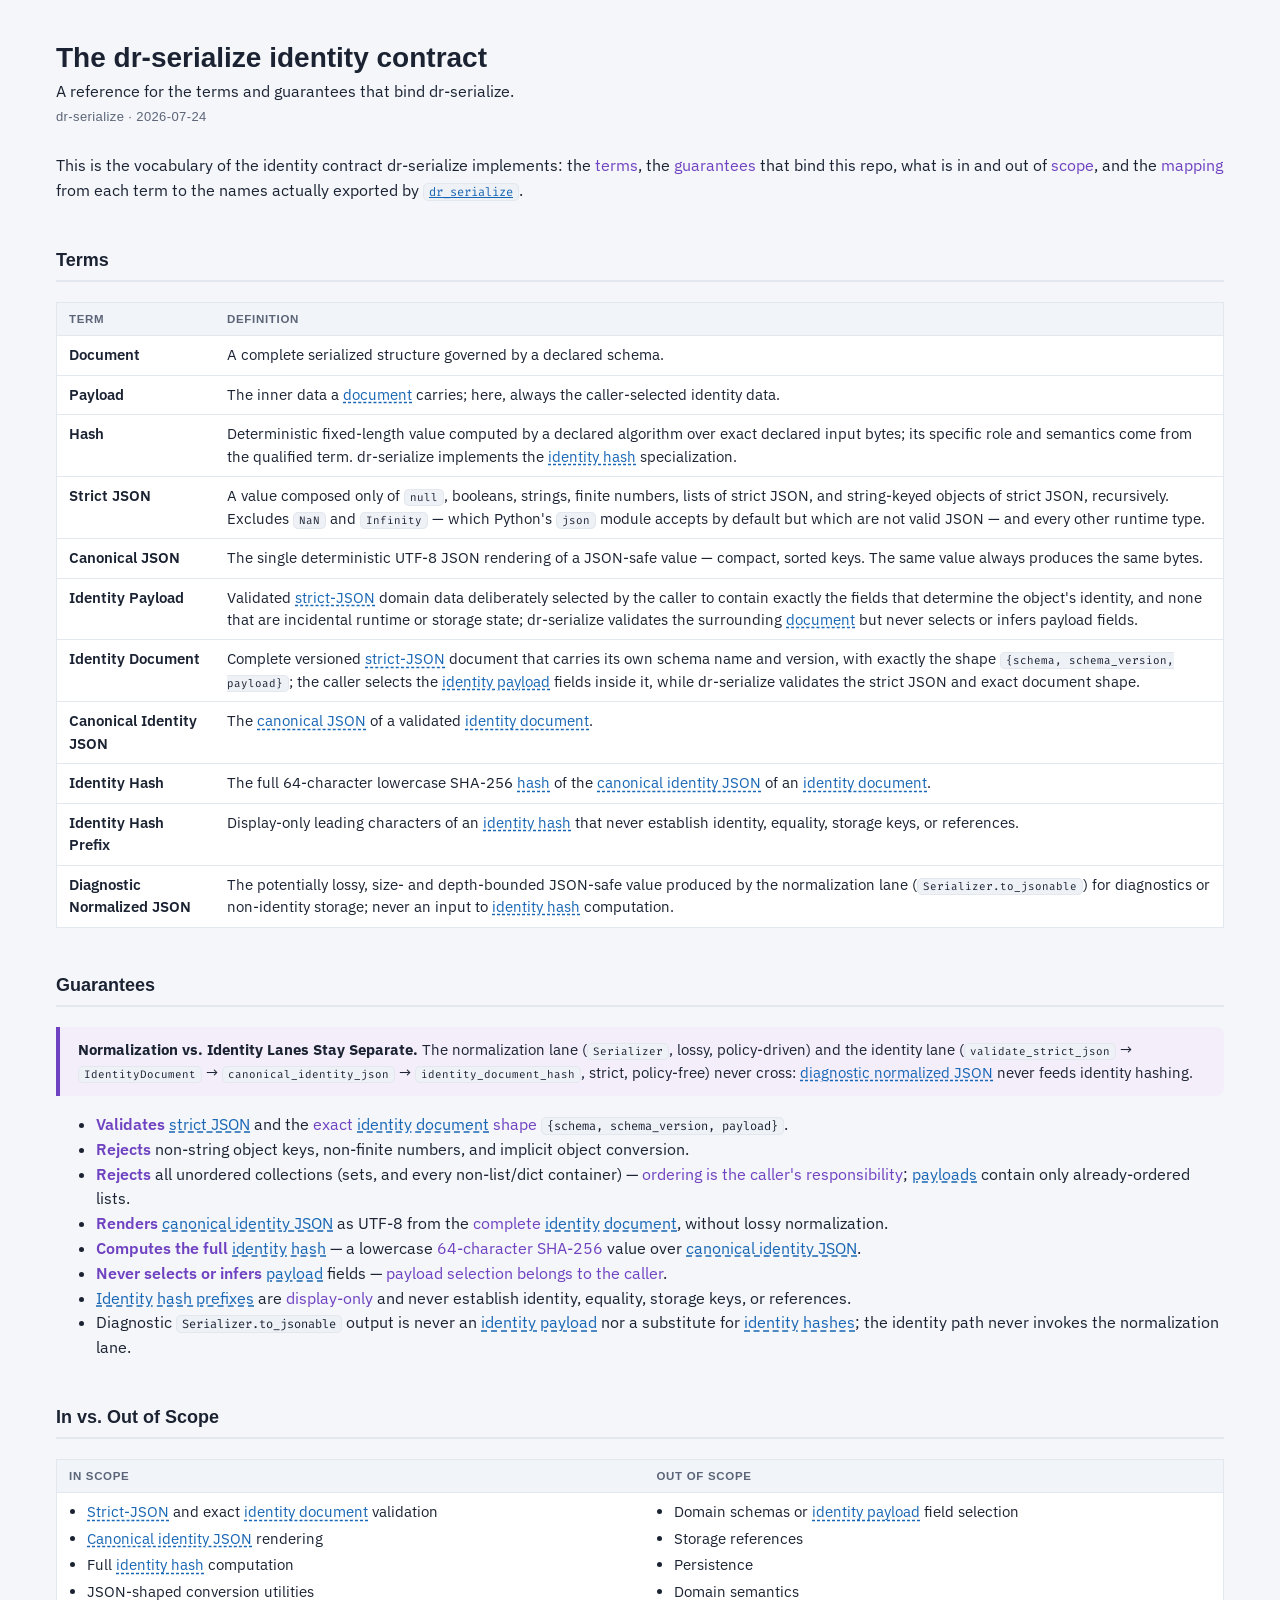
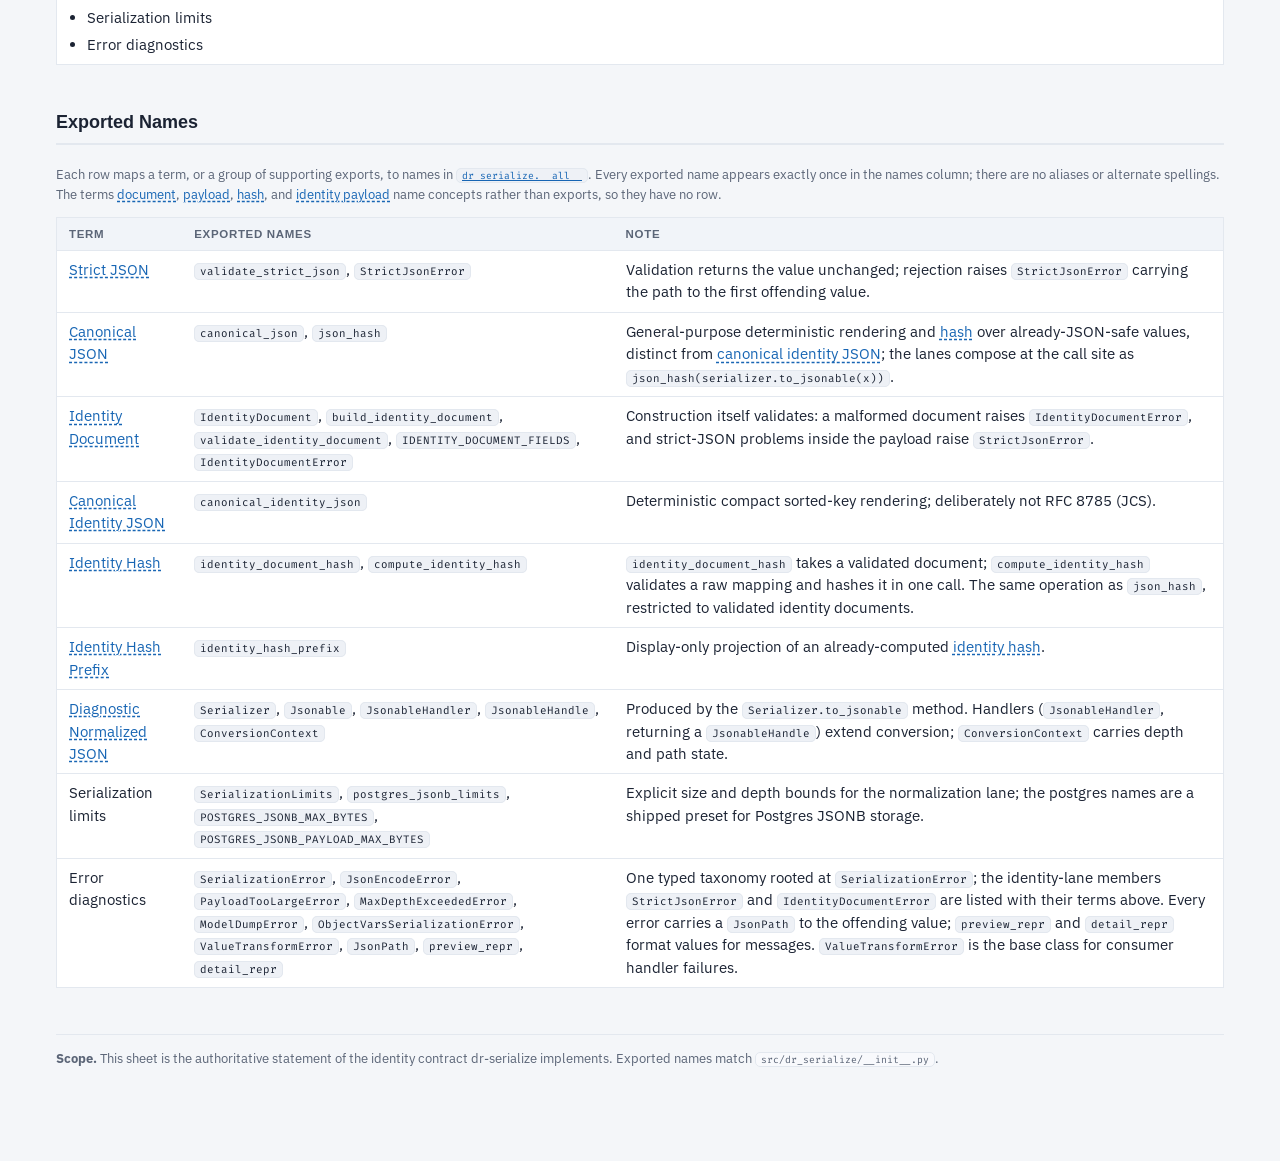
==== .defs/vocab.html @ 1c591f5e "update docs" ====
<!DOCTYPE html>
<html lang="en">
<head>
<meta charset="utf-8">
<meta name="viewport" content="width=device-width, initial-scale=1">
<link rel="icon" href="favicon.svg" type="image/svg+xml">
<link rel="stylesheet" href="doc.css">
<title>dr-serialize · The identity contract this repo owns</title>
<style>
  /* Page-local tokens. Purple (--anchor) = main-point accents (.key/.must);
     blue (--accent) = term links (.term-ref), matching doc.css link hue. */
  .term-name { font-weight: 600; }
  dfn.term-name { font-style: normal; }
  .must { color: var(--anchor); font-weight: 600; }
  .term-ref { color: var(--accent); text-decoration: underline; text-decoration-style: dashed; text-underline-offset: 2px; }
  td ul { margin: 0; padding-left: 18px; }
  td li { margin-bottom: 4px; }
  td li:last-child { margin-bottom: 0; }
</style>
</head>
<body>
<main class="wide">

<h1>The dr-serialize identity contract</h1>
<p class="dek">A reference for the terms and guarantees that bind dr-serialize.</p>
<div class="byline">dr-serialize · 2026-07-24</div>

<p>This is the vocabulary of the identity contract dr-serialize implements: the <span class="key">terms</span>, the <span class="key">guarantees</span> that bind this repo, what is in and out of <span class="key">scope</span>, and the <span class="key">mapping</span> from each term to the names actually exported by <a href="../src/dr_serialize/__init__.py"><code>dr_serialize</code></a>.</p>

<div class="section-head" id="terms"><h2>Terms</h2></div>

<div class="table-wrap">
<table>
  <thead><tr><th>Term</th><th>Definition</th></tr></thead>
  <tbody>
    <tr><td><dfn class="term-name" id="term-document">Document</dfn></td><td>A complete serialized structure governed by a declared schema.</td></tr>
    <tr><td><dfn class="term-name" id="term-payload">Payload</dfn></td><td>The inner data a <a class="term-ref" href="#term-document">document</a> carries; here, always the caller-selected identity data.</td></tr>
    <tr><td><dfn class="term-name" id="term-hash">Hash</dfn></td><td>Deterministic fixed-length value computed by a declared algorithm over exact declared input bytes; its specific role and semantics come from the qualified term. dr-serialize implements the <a class="term-ref" href="#term-identity-hash">identity hash</a> specialization.</td></tr>
    <tr><td><dfn class="term-name" id="term-strict-json">Strict JSON</dfn></td><td>A value composed only of <code>null</code>, booleans, strings, finite numbers, lists of strict JSON, and string-keyed objects of strict JSON, recursively. Excludes <code>NaN</code> and <code>Infinity</code> — which Python's <code>json</code> module accepts by default but which are not valid JSON — and every other runtime type.</td></tr>
    <tr><td><dfn class="term-name" id="term-canonical-json">Canonical JSON</dfn></td><td>The single deterministic UTF-8 JSON rendering of a JSON-safe value — compact, sorted keys. The same value always produces the same bytes.</td></tr>
    <tr><td><dfn class="term-name" id="term-identity-payload">Identity Payload</dfn></td><td>Validated <a class="term-ref" href="#term-strict-json">strict-JSON</a> domain data deliberately selected by the caller to contain exactly the fields that determine the object's identity, and none that are incidental runtime or storage state; dr-serialize validates the surrounding <a class="term-ref" href="#term-document">document</a> but never selects or infers payload fields.</td></tr>
    <tr><td><dfn class="term-name" id="term-identity-document">Identity Document</dfn></td><td>Complete versioned <a class="term-ref" href="#term-strict-json">strict-JSON</a> document that carries its own schema name and version, with exactly the shape <code>{schema, schema_version, payload}</code>; the caller selects the <a class="term-ref" href="#term-identity-payload">identity payload</a> fields inside it, while dr-serialize validates the strict JSON and exact document shape.</td></tr>
    <tr><td><dfn class="term-name" id="term-canonical-identity-json">Canonical Identity JSON</dfn></td><td>The <a class="term-ref" href="#term-canonical-json">canonical JSON</a> of a validated <a class="term-ref" href="#term-identity-document">identity document</a>.</td></tr>
    <tr><td><dfn class="term-name" id="term-identity-hash">Identity Hash</dfn></td><td>The full 64-character lowercase SHA-256 <a class="term-ref" href="#term-hash">hash</a> of the <a class="term-ref" href="#term-canonical-identity-json">canonical identity JSON</a> of an <a class="term-ref" href="#term-identity-document">identity document</a>.</td></tr>
    <tr><td><dfn class="term-name" id="term-identity-hash-prefix">Identity Hash Prefix</dfn></td><td>Display-only leading characters of an <a class="term-ref" href="#term-identity-hash">identity hash</a> that never establish identity, equality, storage keys, or references.</td></tr>
    <tr><td><dfn class="term-name" id="term-diagnostic-normalized-json">Diagnostic Normalized JSON</dfn></td><td>The potentially lossy, size- and depth-bounded JSON-safe value produced by the normalization lane (<code>Serializer.to_jsonable</code>) for diagnostics or non-identity storage; never an input to <a class="term-ref" href="#term-identity-hash">identity hash</a> computation.</td></tr>
  </tbody>
</table>
</div>

<div class="section-head" id="guarantees"><h2>Guarantees</h2></div>

<div class="callout">
  <strong>Normalization vs. Identity Lanes Stay Separate.</strong> The normalization lane (<code>Serializer</code>, lossy, policy-driven) and the identity lane (<code>validate_strict_json</code> → <code>IdentityDocument</code> → <code>canonical_identity_json</code> → <code>identity_document_hash</code>, strict, policy-free) never cross: <a class="term-ref" href="#term-diagnostic-normalized-json">diagnostic normalized JSON</a> never feeds identity hashing.
</div>
<ul>
  <li><span class="must">Validates</span> <a class="term-ref" href="#term-strict-json">strict JSON</a> and the <span class="key">exact</span> <a class="term-ref" href="#term-identity-document">identity document</a> <span class="key">shape</span> <code>{schema, schema_version, payload}</code>.</li>
  <li><span class="must">Rejects</span> non-string object keys, non-finite numbers, and implicit object conversion.</li>
  <li><span class="must">Rejects</span> all unordered collections (sets, and every non-list/dict container) — <span class="key">ordering is the caller's responsibility</span>; <a class="term-ref" href="#term-payload">payloads</a> contain only already-ordered lists.</li>
  <li><span class="must">Renders</span> <a class="term-ref" href="#term-canonical-identity-json">canonical identity JSON</a> as UTF-8 from the <span class="key">complete</span> <a class="term-ref" href="#term-identity-document">identity document</a>, without lossy normalization.</li>
  <li><span class="must">Computes the full</span> <a class="term-ref" href="#term-identity-hash">identity hash</a> — a lowercase <span class="key">64-character SHA-256</span> value over <a class="term-ref" href="#term-canonical-identity-json">canonical identity JSON</a>.</li>
  <li><span class="must">Never selects or infers</span> <a class="term-ref" href="#term-payload">payload</a> fields — <span class="key">payload selection belongs to the caller</span>.</li>
  <li><a class="term-ref" href="#term-identity-hash-prefix">Identity hash prefixes</a> are <span class="key">display-only</span> and never establish identity, equality, storage keys, or references.</li>
  <li>Diagnostic <code>Serializer.to_jsonable</code> output is never an <a class="term-ref" href="#term-identity-payload">identity payload</a> nor a substitute for <a class="term-ref" href="#term-identity-hash">identity hashes</a>; the identity path never invokes the normalization lane.</li>
</ul>

<div class="section-head" id="scope"><h2>In vs. Out of Scope</h2></div>

<div class="table-wrap">
<table>
  <thead><tr><th>In scope</th><th>Out of scope</th></tr></thead>
  <tbody>
    <tr>
      <td>
        <ul>
          <li><a class="term-ref" href="#term-strict-json">Strict-JSON</a> and exact <a class="term-ref" href="#term-identity-document">identity document</a> validation</li>
          <li><a class="term-ref" href="#term-canonical-identity-json">Canonical identity JSON</a> rendering</li>
          <li>Full <a class="term-ref" href="#term-identity-hash">identity hash</a> computation</li>
          <li>JSON-shaped conversion utilities</li>
          <li>Serialization limits</li>
          <li>Error diagnostics</li>
        </ul>
      </td>
      <td>
        <ul>
          <li>Domain schemas or <a class="term-ref" href="#term-identity-payload">identity payload</a> field selection</li>
          <li>Storage references</li>
          <li>Persistence</li>
          <li>Domain semantics</li>
        </ul>
      </td>
    </tr>
  </tbody>
</table>
</div>

<div class="section-head" id="exported-names"><h2>Exported Names</h2></div>

<p class="aside">Each row maps a term, or a group of supporting exports, to names in <a href="../src/dr_serialize/__init__.py"><code>dr_serialize.__all__</code></a>. Every exported name appears exactly once in the names column; there are no aliases or alternate spellings. The terms <a class="term-ref" href="#term-document">document</a>, <a class="term-ref" href="#term-payload">payload</a>, <a class="term-ref" href="#term-hash">hash</a>, and <a class="term-ref" href="#term-identity-payload">identity payload</a> name concepts rather than exports, so they have no row.</p>

<div class="table-wrap">
<table>
  <thead><tr><th>Term</th><th>Exported names</th><th>Note</th></tr></thead>
  <tbody>
    <tr>
      <td><a class="term-ref" href="#term-strict-json">Strict JSON</a></td>
      <td><code>validate_strict_json</code>, <code>StrictJsonError</code></td>
      <td>Validation returns the value unchanged; rejection raises <code>StrictJsonError</code> carrying the path to the first offending value.</td>
    </tr>
    <tr>
      <td><a class="term-ref" href="#term-canonical-json">Canonical JSON</a></td>
      <td><code>canonical_json</code>, <code>json_hash</code></td>
      <td>General-purpose deterministic rendering and <a class="term-ref" href="#term-hash">hash</a> over already-JSON-safe values, distinct from <a class="term-ref" href="#term-canonical-identity-json">canonical identity JSON</a>; the lanes compose at the call site as <code>json_hash(serializer.to_jsonable(x))</code>.</td>
    </tr>
    <tr>
      <td><a class="term-ref" href="#term-identity-document">Identity Document</a></td>
      <td><code>IdentityDocument</code>, <code>build_identity_document</code>, <code>validate_identity_document</code>, <code>IDENTITY_DOCUMENT_FIELDS</code>, <code>IdentityDocumentError</code></td>
      <td>Construction itself validates: a malformed document raises <code>IdentityDocumentError</code>, and strict-JSON problems inside the payload raise <code>StrictJsonError</code>.</td>
    </tr>
    <tr>
      <td><a class="term-ref" href="#term-canonical-identity-json">Canonical Identity JSON</a></td>
      <td><code>canonical_identity_json</code></td>
      <td>Deterministic compact sorted-key rendering; deliberately not RFC 8785 (JCS).</td>
    </tr>
    <tr>
      <td><a class="term-ref" href="#term-identity-hash">Identity Hash</a></td>
      <td><code>identity_document_hash</code>, <code>compute_identity_hash</code></td>
      <td><code>identity_document_hash</code> takes a validated document; <code>compute_identity_hash</code> validates a raw mapping and hashes it in one call. The same operation as <code>json_hash</code>, restricted to validated identity documents.</td>
    </tr>
    <tr>
      <td><a class="term-ref" href="#term-identity-hash-prefix">Identity Hash Prefix</a></td>
      <td><code>identity_hash_prefix</code></td>
      <td>Display-only projection of an already-computed <a class="term-ref" href="#term-identity-hash">identity hash</a>.</td>
    </tr>
    <tr>
      <td><a class="term-ref" href="#term-diagnostic-normalized-json">Diagnostic Normalized JSON</a></td>
      <td><code>Serializer</code>, <code>Jsonable</code>, <code>JsonableHandler</code>, <code>JsonableHandle</code>, <code>ConversionContext</code></td>
      <td>Produced by the <code>Serializer.to_jsonable</code> method. Handlers (<code>JsonableHandler</code>, returning a <code>JsonableHandle</code>) extend conversion; <code>ConversionContext</code> carries depth and path state.</td>
    </tr>
    <tr>
      <td>Serialization limits</td>
      <td><code>SerializationLimits</code>, <code>postgres_jsonb_limits</code>, <code>POSTGRES_JSONB_MAX_BYTES</code>, <code>POSTGRES_JSONB_PAYLOAD_MAX_BYTES</code></td>
      <td>Explicit size and depth bounds for the normalization lane; the postgres names are a shipped preset for Postgres JSONB storage.</td>
    </tr>
    <tr>
      <td>Error diagnostics</td>
      <td><code>SerializationError</code>, <code>JsonEncodeError</code>, <code>PayloadTooLargeError</code>, <code>MaxDepthExceededError</code>, <code>ModelDumpError</code>, <code>ObjectVarsSerializationError</code>, <code>ValueTransformError</code>, <code>JsonPath</code>, <code>preview_repr</code>, <code>detail_repr</code></td>
      <td>One typed taxonomy rooted at <code>SerializationError</code>; the identity-lane members <code>StrictJsonError</code> and <code>IdentityDocumentError</code> are listed with their terms above. Every error carries a <code>JsonPath</code> to the offending value; <code>preview_repr</code> and <code>detail_repr</code> format values for messages. <code>ValueTransformError</code> is the base class for consumer handler failures.</td>
    </tr>
  </tbody>
</table>
</div>

<div class="colophon">
  <p><strong>Scope.</strong> This sheet is the authoritative statement of the identity contract dr-serialize implements. Exported names match <code>src/dr_serialize/__init__.py</code>.</p>
</div>

</main>
</body>
</html>
---- .defs/doc.css ----
@import url("https://fonts.googleapis.com/css2?family=Fira+Code:wght@400;600&family=IBM+Plex+Sans:wght@400;600;700&display=swap");

/* ── v2 vocabulary (see SKILL.md §6, references/rules.md) ──────────────────
   Hue bindings — one hue = one meaning:
     --accent #1866b4  links + navigation ONLY
     --anchor #6f42c1  semantic scan anchors (.key) + callouts — never a link
     green / amber / red  status encodings only, keyed where used
   Weights: 700 headings · 600 labels/th/inline emphasis · 400 body.
   Type scale: 28 title · 18 section · 16.5 card head · 16 body ·
               14.5 secondary · 13 quiet.                                   */

:root {
  --bg: #f4f6f9;
  --surface: #fff;
  --ink: #1b2333;
  --muted: #5b6577;
  --line: #e3e8ef;
  --accent: #1866b4;
  --accent-soft: #e9f2fb;
  --anchor: #6f42c1;
  --anchor-soft: #f4eefb;
  --green: #2b8a3e;
  --green-soft: #e8f5ec;
  --amber: #9a6700;
  --amber-soft: #fff6e0;
  --red: #c0392b;
  --red-soft: #fdeceb;
  --code-bg: #f8f9fc;
  --font-prose: "IBM Plex Sans", "Helvetica Neue", sans-serif;
  --font-mono: "Fira Code", ui-monospace, SFMono-Regular, Menlo, Consolas, monospace;
  --font-system: -apple-system, BlinkMacSystemFont, "Segoe UI", Roboto, Helvetica, Arial, sans-serif;
}

* { box-sizing: border-box; }
html { scroll-behavior: smooth; }
body {
  margin: 0;
  background: var(--bg);
  color: var(--ink);
  font: 16px/1.55 var(--font-prose);
}
main { max-width: 2200px; margin: 0 auto; padding: 40px 56px 80px; }
main.wide { max-width: none; }  /* ultrawide multi-panel docs; page-level horizontal scroll is fine */
h1 { margin: 0 0 4px; font: 700 28px/1.25 var(--font-system); }
h2 { margin: 0; color: var(--ink); font-family: var(--font-system); }
h3 { margin: 0 0 8px; color: var(--ink); font: 700 16.5px/1.3 var(--font-system); }
p { margin: 0 0 12px; }
a { color: var(--accent); }
.dek { margin: 2px 0 4px; font: 400 16px/1.5 var(--font-prose); }        /* ≤15 words, no box */
.byline { margin: 0 0 26px; color: var(--muted); font: 400 13px/1.55 var(--font-system); letter-spacing: .03em; }
.key { color: var(--anchor); }                                            /* scan anchor ≠ link */
.aside, .small { display: block; margin: 2px 0 12px; color: var(--muted); font-size: 13px; }
.card .id, nav.toc .g { font-family: var(--font-system); }

/* Question-first section heads: the h2 IS the reader's question (sentence case);
   the optional .tag is the demoted category label. */
.section-head,
.layer-head {
  display: flex;
  align-items: baseline;
  gap: 14px;
  margin: 46px 0 20px;
  padding-bottom: 8px;
  border-bottom: 2px solid var(--line);
}
.section-head h2,
.layer-head h2 { font: 700 18px/1.3 var(--font-system); }
.section-head .tag,
.layer-head .tag { color: var(--muted); font: 600 11px/1.7 var(--font-mono); text-transform: uppercase; letter-spacing: .05em; }
.layer-head .n { color: var(--accent); font-size: 26px; font-weight: 700; }

/* Opt-in summary box — BELOW the first substantive content, one short
   paragraph, only when it changes the reader's next action. No accent bar:
   it must not become a second hero. */
.summary { margin: 18px 0; padding: 14px 18px; border: 1px solid var(--line); border-radius: 10px; background: var(--surface); font-size: 15px; }

.grid-2, .grid-3, .grid-4,
.cols2, .cols3, .cols4,
.l1, .l2, .l3 { display: grid; gap: 18px; }
.grid-2, .cols2, .l3 { grid-template-columns: repeat(2, minmax(0, 1fr)); }
.grid-3, .cols3, .l2 { grid-template-columns: repeat(3, minmax(0, 1fr)); }
.grid-4, .cols4, .l1 { grid-template-columns: repeat(4, minmax(0, 1fr)); }
.full { grid-column: 1 / -1; }

/* ── Parallel panels (ultrawide layout system, references/layout.md) ──────
   Side-by-side documents-in-miniature for cross-referenceable sections —
   NOT snaking columns. Single-column stack (DOM order) below 1600px.
   Sticky panel heads keep each panel's question in view while scrolling. */
.panels { display: grid; grid-template-columns: 1fr; gap: 32px; align-items: start; margin: 18px 0; }
.panels > .panel { min-width: 0; }
.panel > .section-head { position: sticky; top: 0; z-index: 2; margin-top: 0; padding-top: 8px; background: var(--bg); }
@media (min-width: 1600px) {
  .panels.p2 { grid-template-columns: repeat(2, minmax(520px, 1fr)); }
  .panels.p3 { grid-template-columns: repeat(3, minmax(460px, 1fr)); }
  .panels.p4 { grid-template-columns: repeat(4, minmax(420px, 1fr)); }
  /* Named slots: pin visual order independent of DOM order (DOM order = reading/fallback order). */
  .panels.p2 { grid-template-areas: "a b"; }
  .panels.p3 { grid-template-areas: "a b c"; }
  .panels.p4 { grid-template-areas: "a b c d"; }
  .panels.slotted > .panel.a { grid-area: a; }
  .panels.slotted > .panel.b { grid-area: b; }
  .panels.slotted > .panel.c { grid-area: c; }
  .panels.slotted > .panel.d { grid-area: d; }
  .panels:not(.slotted) > .panel.span2 { grid-column: span 2; }
}

.card {
  padding: 18px 22px;
  border: 1px solid var(--line);
  border-radius: 12px;
  background: var(--surface);
}
.card .decision { margin-bottom: 6px; font: 700 16.5px/1.4 var(--font-system); }
.card .why { color: var(--muted); font-size: 13px; }
.card ul { margin: 6px 0 0; padding-left: 18px; color: var(--muted); font-size: 14.5px; }
.card li { margin-bottom: 6px; }
.card li::marker { color: var(--accent); font-weight: 700; }
.card b, .card strong { color: var(--ink); }

.diagram,
figure.panel {
  margin-top: 18px;
  padding: 24px 28px;
  border: 1px solid var(--line);
  border-radius: 12px;
  background: var(--surface);
}
.drow, .flow { display: flex; align-items: stretch; gap: 10px; }
.dnode, .flow .node {
  flex: 1;
  padding: 10px 14px;
  border: 1.5px solid #9aa7bd;
  border-radius: 10px;
  background: #fbfcfe;
  text-align: center;
}
.dnode small, .flow .node small { display: block; margin-top: 3px; color: var(--muted); font-size: 13px; }
.dnode.ext, .flow .node.ext { border-style: dashed; }
.dnode.hot, .flow .node.hot { border-color: var(--green); background: var(--green-soft); }
.dnode.warn, .flow .node.warn { border-color: var(--amber); background: var(--amber-soft); }
.dnode.bad, .flow .node.bad { border-color: var(--red); background: var(--red-soft); }
.darr, .flow .arr { display: flex; align-items: center; color: #8b96a9; font-size: 20px; }
.dcaption, figcaption { margin-top: 10px; color: var(--muted); font-size: 13px; }

table { width: 100%; border: 1px solid var(--line); border-collapse: collapse; background: var(--surface); font-size: 14.5px; }
th, td { padding: 8px 12px; border-bottom: 1px solid var(--line); text-align: left; vertical-align: top; }
th { background: #f1f4f9; color: var(--muted); font: 600 11.5px/1.4 var(--font-system); letter-spacing: .06em; text-transform: uppercase; }
tr:last-child td { border-bottom: 0; }

code {
  padding: 0 5px;
  border: 1px solid var(--line);
  border-radius: 5px;
  background: #eef1f6;
  font: 75%/1.55 var(--font-mono);
}
.codeblock { margin: 14px 0; overflow: hidden; border: 1px solid var(--line); border-radius: 10px; background: var(--surface); }
.codeblock .cb-head { display: flex; justify-content: space-between; gap: 10px; padding: 7px 14px; border-bottom: 1px solid var(--line); background: #f1f4f9; color: var(--muted); font: 12px/1.4 var(--font-system); }
.codeblock pre { margin: 0; padding: 14px 16px; overflow-x: auto; background: var(--code-bg); font-family: var(--font-mono); }
.codeblock pre code { padding: 0; border: 0; background: transparent; font-size: 75%; line-height: 1.55; }
.chipcloud .adapter { font: 75%/1.55 var(--font-mono); }

/* One callout variant. It carries the anchor hue (a boxed key point is scan-
   anchor material); status colors belong to keyed chips/cards, not callouts. */
.callout { margin: 14px 0; padding: 12px 18px; border-left: 4px solid var(--anchor); border-radius: 0 8px 8px 0; background: var(--anchor-soft); font-size: 14.5px; }

/* Colophon: ALL process metadata (sources, provenance, ids, honest scope
   notes). Reader-relevant honesty stays in context above, in plain language. */
.colophon { margin-top: 46px; padding-top: 14px; border-top: 1px solid var(--line); color: var(--muted); font-size: 13px; }
.colophon code { background: var(--code-bg); }

body.with-toc { display: grid; grid-template-columns: 270px minmax(0, 1fr); }
nav.toc { position: sticky; top: 0; height: 100vh; overflow-y: auto; padding: 28px 20px; border-right: 1px solid var(--line); background: var(--surface); font-size: 14.5px; }
nav.toc .brand { margin-bottom: 12px; font-size: 15px; font-weight: 700; }
nav.toc .brand { font-family: var(--font-system); }
nav.toc a { display: block; margin-bottom: 2px; padding: 6px 10px; border-radius: 7px; color: var(--ink); text-decoration: none; }
nav.toc a:hover { background: var(--accent-soft); color: var(--accent); }

@media (max-width: 1500px) {
  .grid-3, .grid-4, .cols3, .cols4, .l1, .l2 { grid-template-columns: repeat(2, minmax(0, 1fr)); }
}
@media (max-width: 900px) {
  body.with-toc { display: block; }
  nav.toc { display: none; }
  main { padding: 24px; }
  .grid-2, .grid-3, .grid-4, .cols2, .cols3, .cols4, .l1, .l2, .l3 { grid-template-columns: 1fr; }
  .drow, .flow { flex-direction: column; }
}
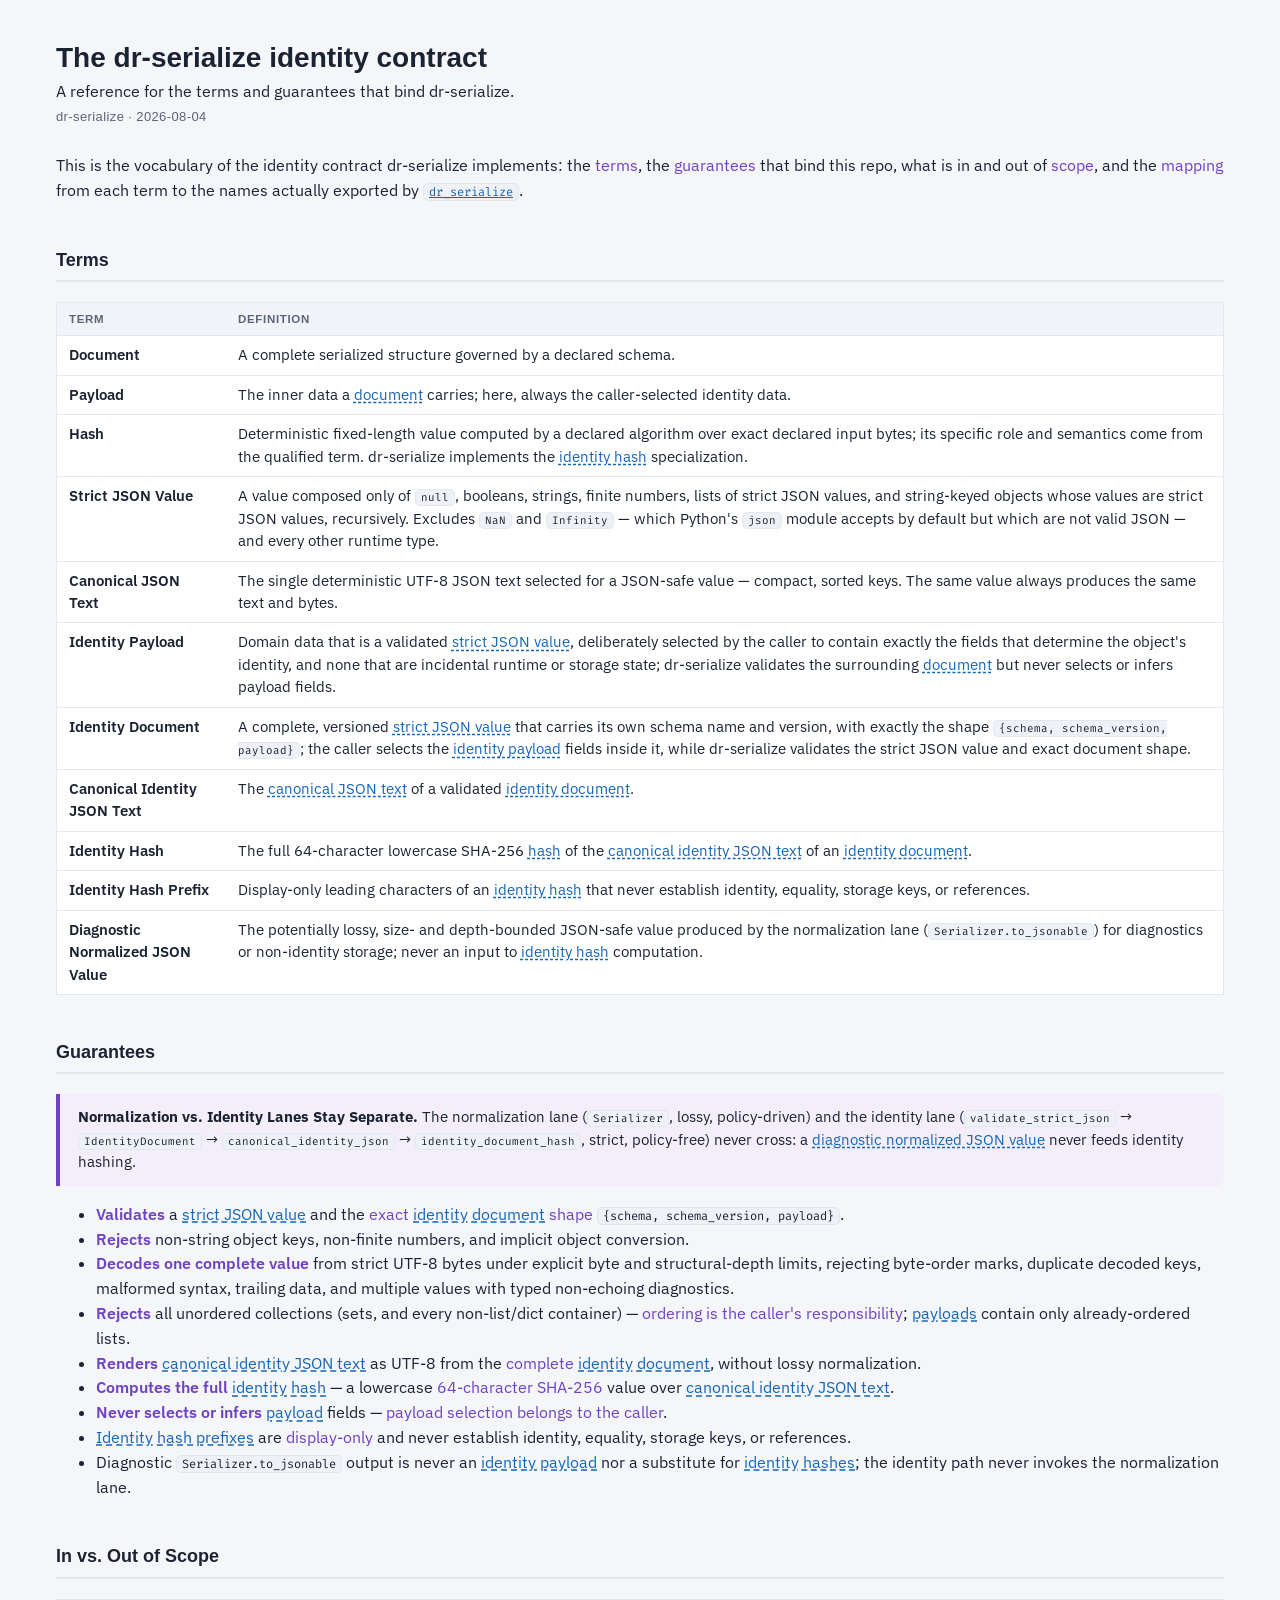
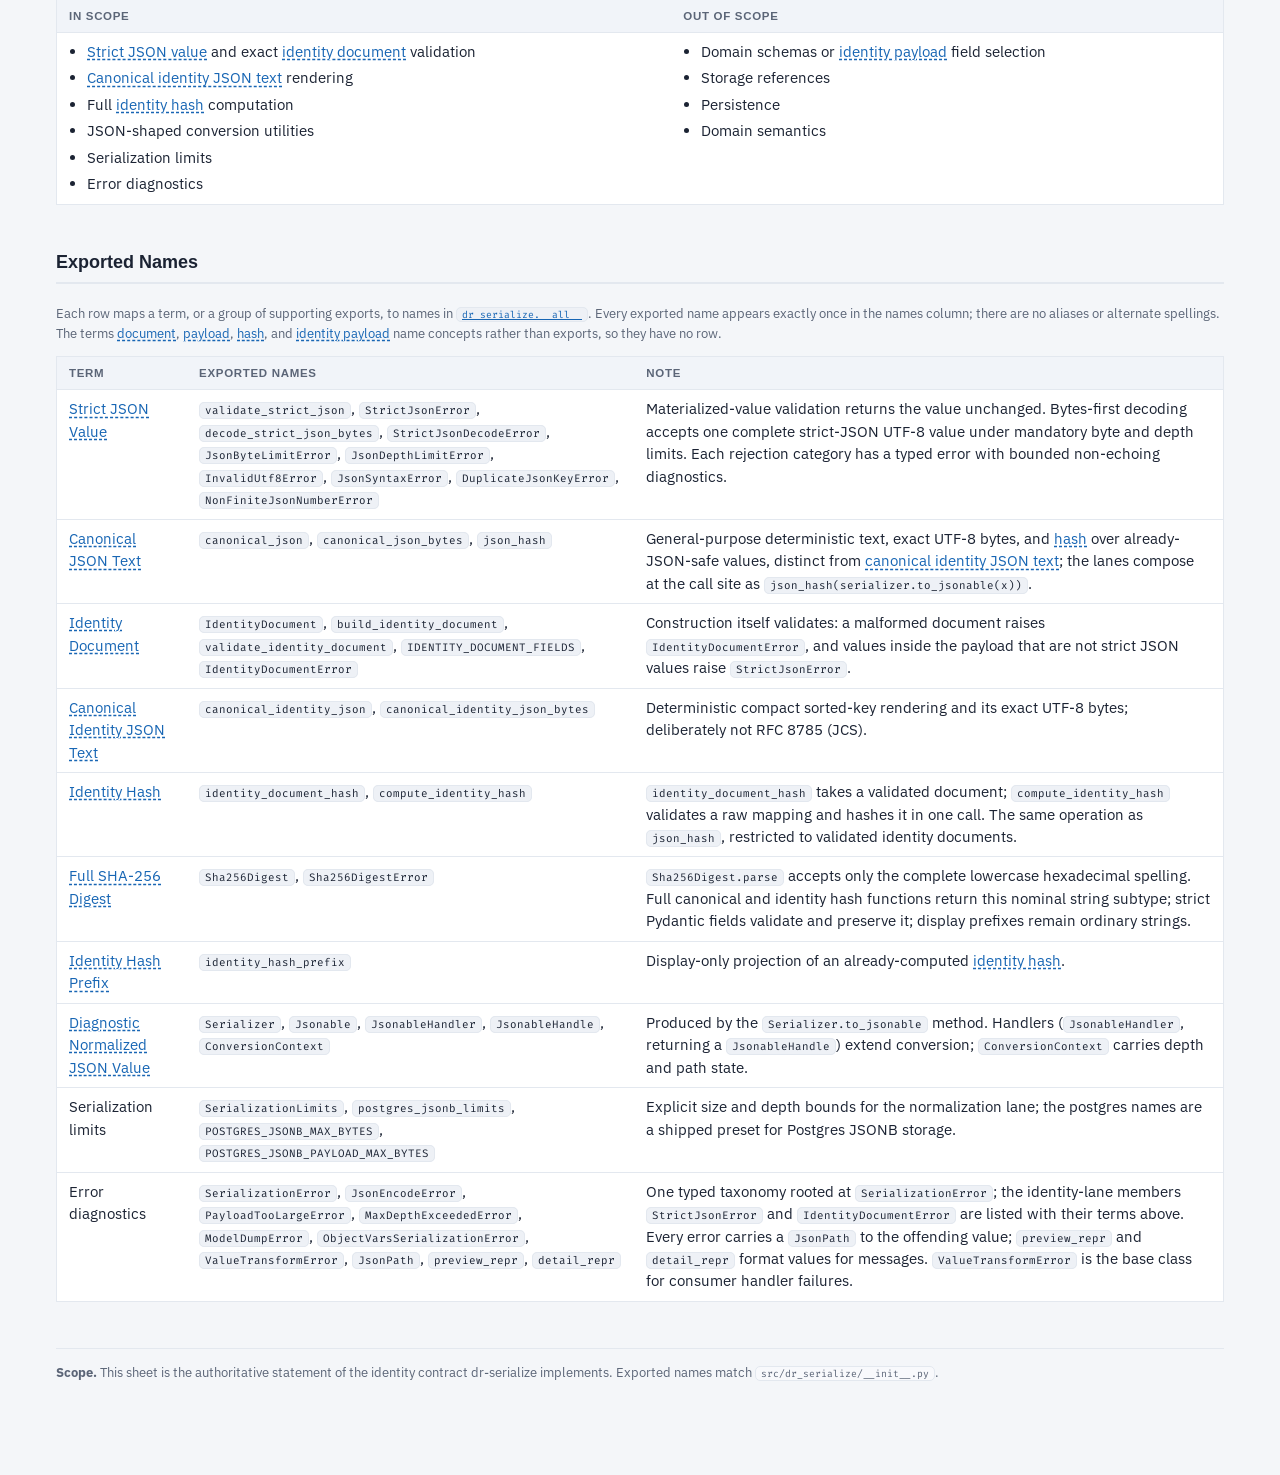
==== commit 13c6c5a2: "Add architecture visualizations and clarify JSON terminology" ====
--- a/.defs/vocab.html
+++ b/.defs/vocab.html
@@ -23,9 +23,9 @@
 
 <h1>The dr-serialize identity contract</h1>
 <p class="dek">A reference for the terms and guarantees that bind dr-serialize.</p>
-<div class="byline">dr-serialize · 2026-07-24</div>
+<div class="byline">dr-serialize · 2026-08-04</div>
 
-<p>This is the vocabulary of the identity contract dr-serialize implements: the <span class="key">terms</span>, the <span class="key">guarantees</span> that bind this repo, what is in and out of <span class="key">scope</span>, and the <span class="key">mapping</span> from each term to the names actually exported by <a href="../src/dr_serialize/__init__.py"><code>dr_serialize</code></a>.</p>
+<p>This is the vocabulary of the identity contract dr-serialize implements: the <span class="key">terms</span>, the <span class="key">guarantees</span> that bind this repo, what is in and out of <span class="key">scope</span>, and the <span class="key">mapping</span> from each term to the names actually exported by <a href="https://github.com/danielle-rothermel/dr-serialize/blob/main/src/dr_serialize/__init__.py"><code>dr_serialize</code></a>.</p>
 
 <div class="section-head" id="terms"><h2>Terms</h2></div>
 
@@ -36,14 +36,14 @@
     <tr><td><dfn class="term-name" id="term-document">Document</dfn></td><td>A complete serialized structure governed by a declared schema.</td></tr>
     <tr><td><dfn class="term-name" id="term-payload">Payload</dfn></td><td>The inner data a <a class="term-ref" href="#term-document">document</a> carries; here, always the caller-selected identity data.</td></tr>
     <tr><td><dfn class="term-name" id="term-hash">Hash</dfn></td><td>Deterministic fixed-length value computed by a declared algorithm over exact declared input bytes; its specific role and semantics come from the qualified term. dr-serialize implements the <a class="term-ref" href="#term-identity-hash">identity hash</a> specialization.</td></tr>
-    <tr><td><dfn class="term-name" id="term-strict-json">Strict JSON</dfn></td><td>A value composed only of <code>null</code>, booleans, strings, finite numbers, lists of strict JSON, and string-keyed objects of strict JSON, recursively. Excludes <code>NaN</code> and <code>Infinity</code> — which Python's <code>json</code> module accepts by default but which are not valid JSON — and every other runtime type.</td></tr>
-    <tr><td><dfn class="term-name" id="term-canonical-json">Canonical JSON</dfn></td><td>The single deterministic UTF-8 JSON rendering of a JSON-safe value — compact, sorted keys. The same value always produces the same bytes.</td></tr>
-    <tr><td><dfn class="term-name" id="term-identity-payload">Identity Payload</dfn></td><td>Validated <a class="term-ref" href="#term-strict-json">strict-JSON</a> domain data deliberately selected by the caller to contain exactly the fields that determine the object's identity, and none that are incidental runtime or storage state; dr-serialize validates the surrounding <a class="term-ref" href="#term-document">document</a> but never selects or infers payload fields.</td></tr>
-    <tr><td><dfn class="term-name" id="term-identity-document">Identity Document</dfn></td><td>Complete versioned <a class="term-ref" href="#term-strict-json">strict-JSON</a> document that carries its own schema name and version, with exactly the shape <code>{schema, schema_version, payload}</code>; the caller selects the <a class="term-ref" href="#term-identity-payload">identity payload</a> fields inside it, while dr-serialize validates the strict JSON and exact document shape.</td></tr>
-    <tr><td><dfn class="term-name" id="term-canonical-identity-json">Canonical Identity JSON</dfn></td><td>The <a class="term-ref" href="#term-canonical-json">canonical JSON</a> of a validated <a class="term-ref" href="#term-identity-document">identity document</a>.</td></tr>
-    <tr><td><dfn class="term-name" id="term-identity-hash">Identity Hash</dfn></td><td>The full 64-character lowercase SHA-256 <a class="term-ref" href="#term-hash">hash</a> of the <a class="term-ref" href="#term-canonical-identity-json">canonical identity JSON</a> of an <a class="term-ref" href="#term-identity-document">identity document</a>.</td></tr>
+    <tr><td><dfn class="term-name" id="term-strict-json">Strict JSON Value</dfn></td><td>A value composed only of <code>null</code>, booleans, strings, finite numbers, lists of strict JSON values, and string-keyed objects whose values are strict JSON values, recursively. Excludes <code>NaN</code> and <code>Infinity</code> — which Python's <code>json</code> module accepts by default but which are not valid JSON — and every other runtime type.</td></tr>
+    <tr><td><dfn class="term-name" id="term-canonical-json">Canonical JSON Text</dfn></td><td>The single deterministic UTF-8 JSON text selected for a JSON-safe value — compact, sorted keys. The same value always produces the same text and bytes.</td></tr>
+    <tr><td><dfn class="term-name" id="term-identity-payload">Identity Payload</dfn></td><td>Domain data that is a validated <a class="term-ref" href="#term-strict-json">strict JSON value</a>, deliberately selected by the caller to contain exactly the fields that determine the object's identity, and none that are incidental runtime or storage state; dr-serialize validates the surrounding <a class="term-ref" href="#term-document">document</a> but never selects or infers payload fields.</td></tr>
+    <tr><td><dfn class="term-name" id="term-identity-document">Identity Document</dfn></td><td>A complete, versioned <a class="term-ref" href="#term-strict-json">strict JSON value</a> that carries its own schema name and version, with exactly the shape <code>{schema, schema_version, payload}</code>; the caller selects the <a class="term-ref" href="#term-identity-payload">identity payload</a> fields inside it, while dr-serialize validates the strict JSON value and exact document shape.</td></tr>
+    <tr><td><dfn class="term-name" id="term-canonical-identity-json">Canonical Identity JSON Text</dfn></td><td>The <a class="term-ref" href="#term-canonical-json">canonical JSON text</a> of a validated <a class="term-ref" href="#term-identity-document">identity document</a>.</td></tr>
+    <tr><td><dfn class="term-name" id="term-identity-hash">Identity Hash</dfn></td><td>The full 64-character lowercase SHA-256 <a class="term-ref" href="#term-hash">hash</a> of the <a class="term-ref" href="#term-canonical-identity-json">canonical identity JSON text</a> of an <a class="term-ref" href="#term-identity-document">identity document</a>.</td></tr>
     <tr><td><dfn class="term-name" id="term-identity-hash-prefix">Identity Hash Prefix</dfn></td><td>Display-only leading characters of an <a class="term-ref" href="#term-identity-hash">identity hash</a> that never establish identity, equality, storage keys, or references.</td></tr>
-    <tr><td><dfn class="term-name" id="term-diagnostic-normalized-json">Diagnostic Normalized JSON</dfn></td><td>The potentially lossy, size- and depth-bounded JSON-safe value produced by the normalization lane (<code>Serializer.to_jsonable</code>) for diagnostics or non-identity storage; never an input to <a class="term-ref" href="#term-identity-hash">identity hash</a> computation.</td></tr>
+    <tr><td><dfn class="term-name" id="term-diagnostic-normalized-json">Diagnostic Normalized JSON Value</dfn></td><td>The potentially lossy, size- and depth-bounded JSON-safe value produced by the normalization lane (<code>Serializer.to_jsonable</code>) for diagnostics or non-identity storage; never an input to <a class="term-ref" href="#term-identity-hash">identity hash</a> computation.</td></tr>
   </tbody>
 </table>
 </div>
@@ -51,14 +51,15 @@
 <div class="section-head" id="guarantees"><h2>Guarantees</h2></div>
 
 <div class="callout">
-  <strong>Normalization vs. Identity Lanes Stay Separate.</strong> The normalization lane (<code>Serializer</code>, lossy, policy-driven) and the identity lane (<code>validate_strict_json</code> → <code>IdentityDocument</code> → <code>canonical_identity_json</code> → <code>identity_document_hash</code>, strict, policy-free) never cross: <a class="term-ref" href="#term-diagnostic-normalized-json">diagnostic normalized JSON</a> never feeds identity hashing.
+  <strong>Normalization vs. Identity Lanes Stay Separate.</strong> The normalization lane (<code>Serializer</code>, lossy, policy-driven) and the identity lane (<code>validate_strict_json</code> → <code>IdentityDocument</code> → <code>canonical_identity_json</code> → <code>identity_document_hash</code>, strict, policy-free) never cross: a <a class="term-ref" href="#term-diagnostic-normalized-json">diagnostic normalized JSON value</a> never feeds identity hashing.
 </div>
 <ul>
-  <li><span class="must">Validates</span> <a class="term-ref" href="#term-strict-json">strict JSON</a> and the <span class="key">exact</span> <a class="term-ref" href="#term-identity-document">identity document</a> <span class="key">shape</span> <code>{schema, schema_version, payload}</code>.</li>
+  <li><span class="must">Validates</span> a <a class="term-ref" href="#term-strict-json">strict JSON value</a> and the <span class="key">exact</span> <a class="term-ref" href="#term-identity-document">identity document</a> <span class="key">shape</span> <code>{schema, schema_version, payload}</code>.</li>
   <li><span class="must">Rejects</span> non-string object keys, non-finite numbers, and implicit object conversion.</li>
+  <li><span class="must">Decodes one complete value</span> from strict UTF-8 bytes under explicit byte and structural-depth limits, rejecting byte-order marks, duplicate decoded keys, malformed syntax, trailing data, and multiple values with typed non-echoing diagnostics.</li>
   <li><span class="must">Rejects</span> all unordered collections (sets, and every non-list/dict container) — <span class="key">ordering is the caller's responsibility</span>; <a class="term-ref" href="#term-payload">payloads</a> contain only already-ordered lists.</li>
-  <li><span class="must">Renders</span> <a class="term-ref" href="#term-canonical-identity-json">canonical identity JSON</a> as UTF-8 from the <span class="key">complete</span> <a class="term-ref" href="#term-identity-document">identity document</a>, without lossy normalization.</li>
-  <li><span class="must">Computes the full</span> <a class="term-ref" href="#term-identity-hash">identity hash</a> — a lowercase <span class="key">64-character SHA-256</span> value over <a class="term-ref" href="#term-canonical-identity-json">canonical identity JSON</a>.</li>
+  <li><span class="must">Renders</span> <a class="term-ref" href="#term-canonical-identity-json">canonical identity JSON text</a> as UTF-8 from the <span class="key">complete</span> <a class="term-ref" href="#term-identity-document">identity document</a>, without lossy normalization.</li>
+  <li><span class="must">Computes the full</span> <a class="term-ref" href="#term-identity-hash">identity hash</a> — a lowercase <span class="key">64-character SHA-256</span> value over <a class="term-ref" href="#term-canonical-identity-json">canonical identity JSON text</a>.</li>
   <li><span class="must">Never selects or infers</span> <a class="term-ref" href="#term-payload">payload</a> fields — <span class="key">payload selection belongs to the caller</span>.</li>
   <li><a class="term-ref" href="#term-identity-hash-prefix">Identity hash prefixes</a> are <span class="key">display-only</span> and never establish identity, equality, storage keys, or references.</li>
   <li>Diagnostic <code>Serializer.to_jsonable</code> output is never an <a class="term-ref" href="#term-identity-payload">identity payload</a> nor a substitute for <a class="term-ref" href="#term-identity-hash">identity hashes</a>; the identity path never invokes the normalization lane.</li>
@@ -73,8 +74,8 @@
     <tr>
       <td>
         <ul>
-          <li><a class="term-ref" href="#term-strict-json">Strict-JSON</a> and exact <a class="term-ref" href="#term-identity-document">identity document</a> validation</li>
-          <li><a class="term-ref" href="#term-canonical-identity-json">Canonical identity JSON</a> rendering</li>
+          <li><a class="term-ref" href="#term-strict-json">Strict JSON value</a> and exact <a class="term-ref" href="#term-identity-document">identity document</a> validation</li>
+          <li><a class="term-ref" href="#term-canonical-identity-json">Canonical identity JSON text</a> rendering</li>
           <li>Full <a class="term-ref" href="#term-identity-hash">identity hash</a> computation</li>
           <li>JSON-shaped conversion utilities</li>
           <li>Serialization limits</li>
@@ -96,31 +97,31 @@
 
 <div class="section-head" id="exported-names"><h2>Exported Names</h2></div>
 
-<p class="aside">Each row maps a term, or a group of supporting exports, to names in <a href="../src/dr_serialize/__init__.py"><code>dr_serialize.__all__</code></a>. Every exported name appears exactly once in the names column; there are no aliases or alternate spellings. The terms <a class="term-ref" href="#term-document">document</a>, <a class="term-ref" href="#term-payload">payload</a>, <a class="term-ref" href="#term-hash">hash</a>, and <a class="term-ref" href="#term-identity-payload">identity payload</a> name concepts rather than exports, so they have no row.</p>
+<p class="aside">Each row maps a term, or a group of supporting exports, to names in <a href="https://github.com/danielle-rothermel/dr-serialize/blob/main/src/dr_serialize/__init__.py"><code>dr_serialize.__all__</code></a>. Every exported name appears exactly once in the names column; there are no aliases or alternate spellings. The terms <a class="term-ref" href="#term-document">document</a>, <a class="term-ref" href="#term-payload">payload</a>, <a class="term-ref" href="#term-hash">hash</a>, and <a class="term-ref" href="#term-identity-payload">identity payload</a> name concepts rather than exports, so they have no row.</p>
 
 <div class="table-wrap">
 <table>
   <thead><tr><th>Term</th><th>Exported names</th><th>Note</th></tr></thead>
   <tbody>
     <tr>
-      <td><a class="term-ref" href="#term-strict-json">Strict JSON</a></td>
-      <td><code>validate_strict_json</code>, <code>StrictJsonError</code></td>
-      <td>Validation returns the value unchanged; rejection raises <code>StrictJsonError</code> carrying the path to the first offending value.</td>
+      <td><a class="term-ref" href="#term-strict-json">Strict JSON Value</a></td>
+      <td><code>validate_strict_json</code>, <code>StrictJsonError</code>, <code>decode_strict_json_bytes</code>, <code>StrictJsonDecodeError</code>, <code>JsonByteLimitError</code>, <code>JsonDepthLimitError</code>, <code>InvalidUtf8Error</code>, <code>JsonSyntaxError</code>, <code>DuplicateJsonKeyError</code>, <code>NonFiniteJsonNumberError</code></td>
+      <td>Materialized-value validation returns the value unchanged. Bytes-first decoding accepts one complete strict-JSON UTF-8 value under mandatory byte and depth limits. Each rejection category has a typed error with bounded non-echoing diagnostics.</td>
     </tr>
     <tr>
-      <td><a class="term-ref" href="#term-canonical-json">Canonical JSON</a></td>
-      <td><code>canonical_json</code>, <code>json_hash</code></td>
-      <td>General-purpose deterministic rendering and <a class="term-ref" href="#term-hash">hash</a> over already-JSON-safe values, distinct from <a class="term-ref" href="#term-canonical-identity-json">canonical identity JSON</a>; the lanes compose at the call site as <code>json_hash(serializer.to_jsonable(x))</code>.</td>
+      <td><a class="term-ref" href="#term-canonical-json">Canonical JSON Text</a></td>
+      <td><code>canonical_json</code>, <code>canonical_json_bytes</code>, <code>json_hash</code></td>
+      <td>General-purpose deterministic text, exact UTF-8 bytes, and <a class="term-ref" href="#term-hash">hash</a> over already-JSON-safe values, distinct from <a class="term-ref" href="#term-canonical-identity-json">canonical identity JSON text</a>; the lanes compose at the call site as <code>json_hash(serializer.to_jsonable(x))</code>.</td>
     </tr>
     <tr>
       <td><a class="term-ref" href="#term-identity-document">Identity Document</a></td>
       <td><code>IdentityDocument</code>, <code>build_identity_document</code>, <code>validate_identity_document</code>, <code>IDENTITY_DOCUMENT_FIELDS</code>, <code>IdentityDocumentError</code></td>
-      <td>Construction itself validates: a malformed document raises <code>IdentityDocumentError</code>, and strict-JSON problems inside the payload raise <code>StrictJsonError</code>.</td>
+      <td>Construction itself validates: a malformed document raises <code>IdentityDocumentError</code>, and values inside the payload that are not strict JSON values raise <code>StrictJsonError</code>.</td>
     </tr>
     <tr>
-      <td><a class="term-ref" href="#term-canonical-identity-json">Canonical Identity JSON</a></td>
-      <td><code>canonical_identity_json</code></td>
-      <td>Deterministic compact sorted-key rendering; deliberately not RFC 8785 (JCS).</td>
+      <td><a class="term-ref" href="#term-canonical-identity-json">Canonical Identity JSON Text</a></td>
+      <td><code>canonical_identity_json</code>, <code>canonical_identity_json_bytes</code></td>
+      <td>Deterministic compact sorted-key rendering and its exact UTF-8 bytes; deliberately not RFC 8785 (JCS).</td>
     </tr>
     <tr>
       <td><a class="term-ref" href="#term-identity-hash">Identity Hash</a></td>
@@ -128,12 +129,17 @@
       <td><code>identity_document_hash</code> takes a validated document; <code>compute_identity_hash</code> validates a raw mapping and hashes it in one call. The same operation as <code>json_hash</code>, restricted to validated identity documents.</td>
     </tr>
     <tr>
+      <td><a class="term-ref" href="#term-sha256-digest">Full SHA-256 Digest</a></td>
+      <td><code>Sha256Digest</code>, <code>Sha256DigestError</code></td>
+      <td><code>Sha256Digest.parse</code> accepts only the complete lowercase hexadecimal spelling. Full canonical and identity hash functions return this nominal string subtype; strict Pydantic fields validate and preserve it; display prefixes remain ordinary strings.</td>
+    </tr>
+    <tr>
       <td><a class="term-ref" href="#term-identity-hash-prefix">Identity Hash Prefix</a></td>
       <td><code>identity_hash_prefix</code></td>
       <td>Display-only projection of an already-computed <a class="term-ref" href="#term-identity-hash">identity hash</a>.</td>
     </tr>
     <tr>
-      <td><a class="term-ref" href="#term-diagnostic-normalized-json">Diagnostic Normalized JSON</a></td>
+      <td><a class="term-ref" href="#term-diagnostic-normalized-json">Diagnostic Normalized JSON Value</a></td>
       <td><code>Serializer</code>, <code>Jsonable</code>, <code>JsonableHandler</code>, <code>JsonableHandle</code>, <code>ConversionContext</code></td>
       <td>Produced by the <code>Serializer.to_jsonable</code> method. Handlers (<code>JsonableHandler</code>, returning a <code>JsonableHandle</code>) extend conversion; <code>ConversionContext</code> carries depth and path state.</td>
     </tr>
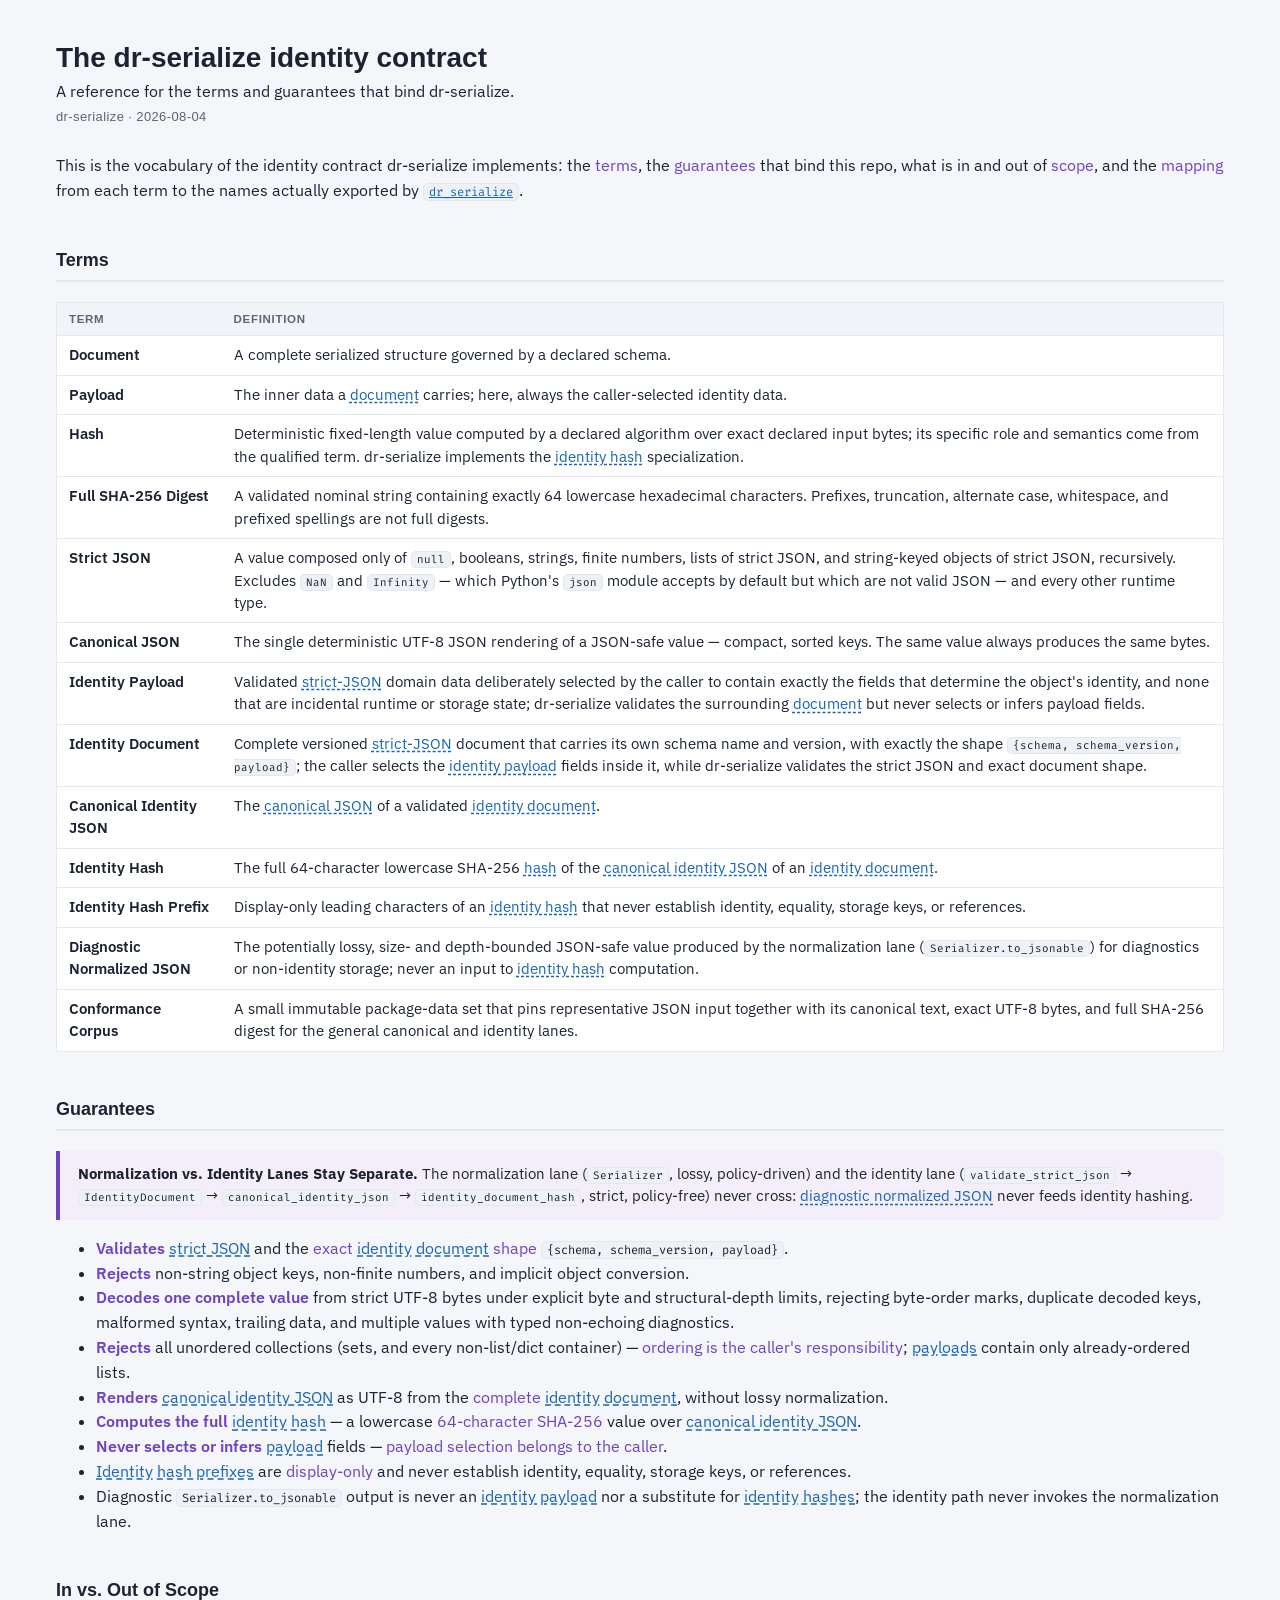
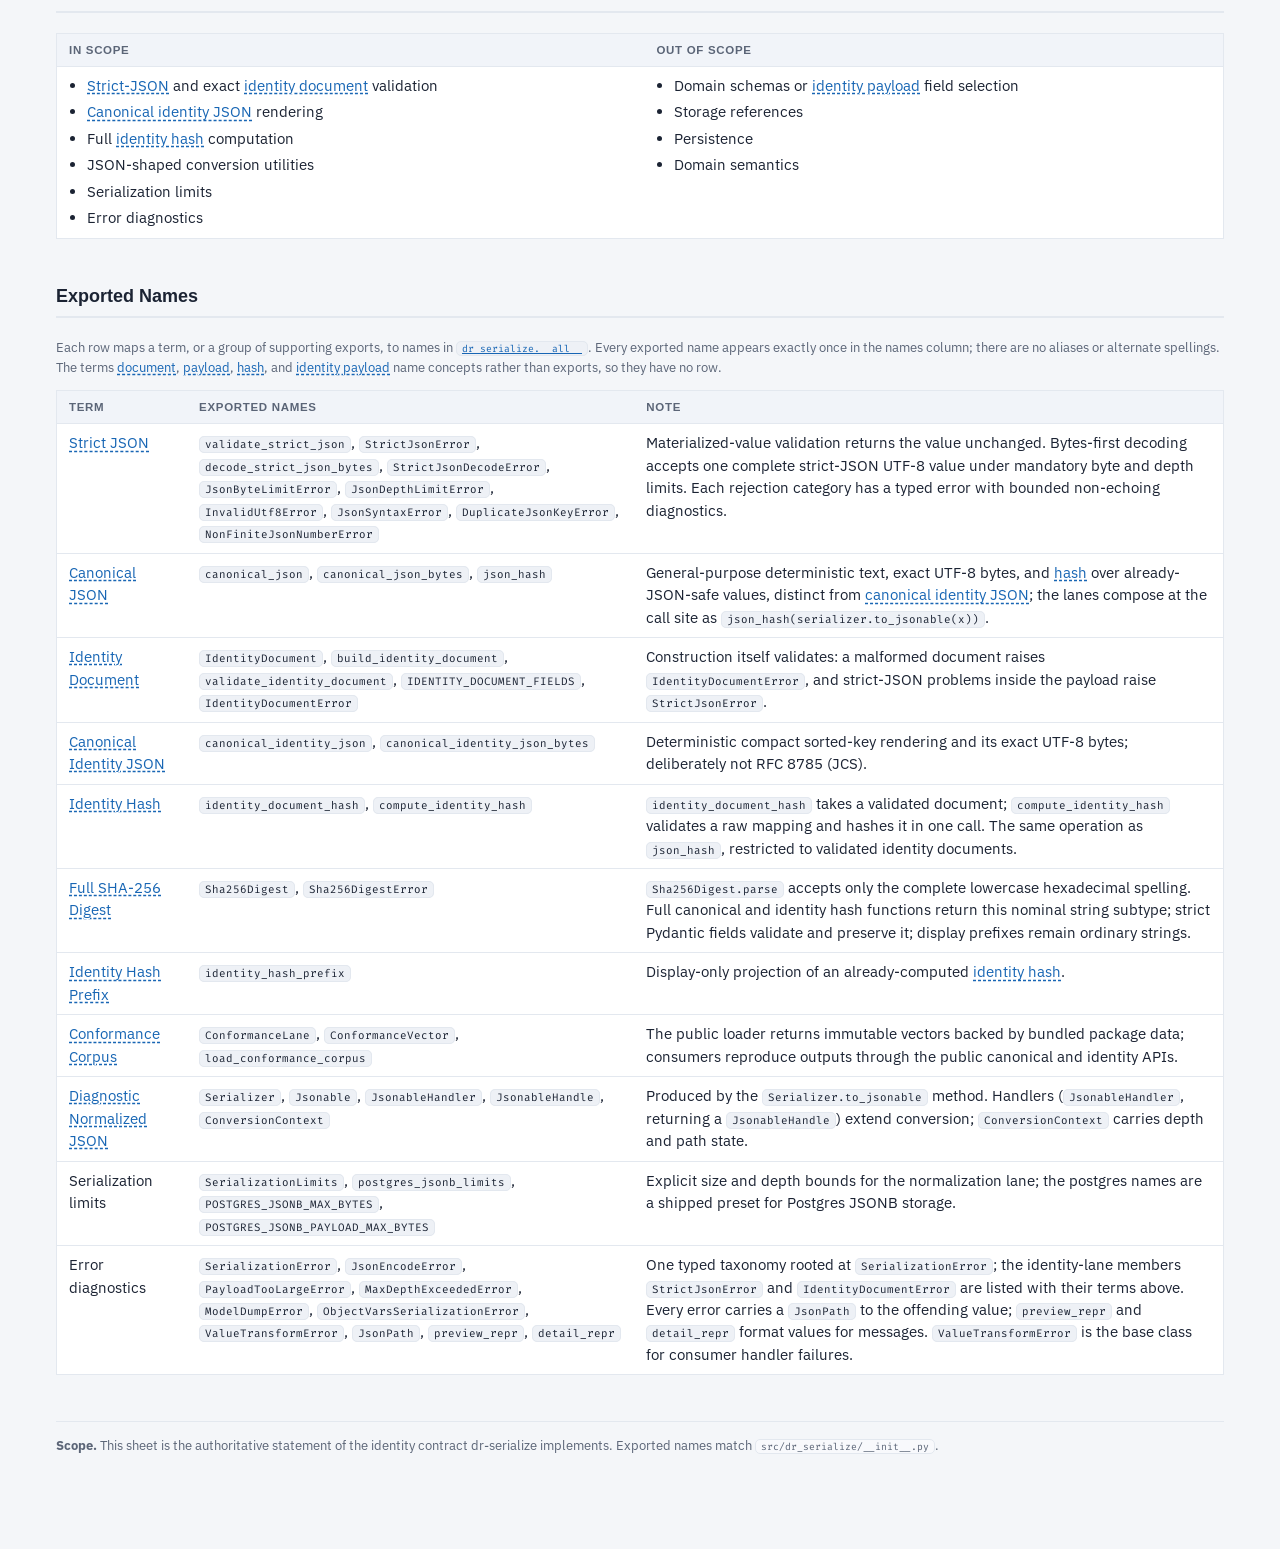
==== commit 658896b5: "Add strict serialization boundary capabilities" ====
--- a/.defs/vocab.html
+++ b/.defs/vocab.html
@@ -36,14 +36,16 @@
     <tr><td><dfn class="term-name" id="term-document">Document</dfn></td><td>A complete serialized structure governed by a declared schema.</td></tr>
     <tr><td><dfn class="term-name" id="term-payload">Payload</dfn></td><td>The inner data a <a class="term-ref" href="#term-document">document</a> carries; here, always the caller-selected identity data.</td></tr>
     <tr><td><dfn class="term-name" id="term-hash">Hash</dfn></td><td>Deterministic fixed-length value computed by a declared algorithm over exact declared input bytes; its specific role and semantics come from the qualified term. dr-serialize implements the <a class="term-ref" href="#term-identity-hash">identity hash</a> specialization.</td></tr>
-    <tr><td><dfn class="term-name" id="term-strict-json">Strict JSON Value</dfn></td><td>A value composed only of <code>null</code>, booleans, strings, finite numbers, lists of strict JSON values, and string-keyed objects whose values are strict JSON values, recursively. Excludes <code>NaN</code> and <code>Infinity</code> — which Python's <code>json</code> module accepts by default but which are not valid JSON — and every other runtime type.</td></tr>
-    <tr><td><dfn class="term-name" id="term-canonical-json">Canonical JSON Text</dfn></td><td>The single deterministic UTF-8 JSON text selected for a JSON-safe value — compact, sorted keys. The same value always produces the same text and bytes.</td></tr>
-    <tr><td><dfn class="term-name" id="term-identity-payload">Identity Payload</dfn></td><td>Domain data that is a validated <a class="term-ref" href="#term-strict-json">strict JSON value</a>, deliberately selected by the caller to contain exactly the fields that determine the object's identity, and none that are incidental runtime or storage state; dr-serialize validates the surrounding <a class="term-ref" href="#term-document">document</a> but never selects or infers payload fields.</td></tr>
-    <tr><td><dfn class="term-name" id="term-identity-document">Identity Document</dfn></td><td>A complete, versioned <a class="term-ref" href="#term-strict-json">strict JSON value</a> that carries its own schema name and version, with exactly the shape <code>{schema, schema_version, payload}</code>; the caller selects the <a class="term-ref" href="#term-identity-payload">identity payload</a> fields inside it, while dr-serialize validates the strict JSON value and exact document shape.</td></tr>
-    <tr><td><dfn class="term-name" id="term-canonical-identity-json">Canonical Identity JSON Text</dfn></td><td>The <a class="term-ref" href="#term-canonical-json">canonical JSON text</a> of a validated <a class="term-ref" href="#term-identity-document">identity document</a>.</td></tr>
-    <tr><td><dfn class="term-name" id="term-identity-hash">Identity Hash</dfn></td><td>The full 64-character lowercase SHA-256 <a class="term-ref" href="#term-hash">hash</a> of the <a class="term-ref" href="#term-canonical-identity-json">canonical identity JSON text</a> of an <a class="term-ref" href="#term-identity-document">identity document</a>.</td></tr>
+    <tr><td><dfn class="term-name" id="term-sha256-digest">Full SHA-256 Digest</dfn></td><td>A validated nominal string containing exactly 64 lowercase hexadecimal characters. Prefixes, truncation, alternate case, whitespace, and prefixed spellings are not full digests.</td></tr>
+    <tr><td><dfn class="term-name" id="term-strict-json">Strict JSON</dfn></td><td>A value composed only of <code>null</code>, booleans, strings, finite numbers, lists of strict JSON, and string-keyed objects of strict JSON, recursively. Excludes <code>NaN</code> and <code>Infinity</code> — which Python's <code>json</code> module accepts by default but which are not valid JSON — and every other runtime type.</td></tr>
+    <tr><td><dfn class="term-name" id="term-canonical-json">Canonical JSON</dfn></td><td>The single deterministic UTF-8 JSON rendering of a JSON-safe value — compact, sorted keys. The same value always produces the same bytes.</td></tr>
+    <tr><td><dfn class="term-name" id="term-identity-payload">Identity Payload</dfn></td><td>Validated <a class="term-ref" href="#term-strict-json">strict-JSON</a> domain data deliberately selected by the caller to contain exactly the fields that determine the object's identity, and none that are incidental runtime or storage state; dr-serialize validates the surrounding <a class="term-ref" href="#term-document">document</a> but never selects or infers payload fields.</td></tr>
+    <tr><td><dfn class="term-name" id="term-identity-document">Identity Document</dfn></td><td>Complete versioned <a class="term-ref" href="#term-strict-json">strict-JSON</a> document that carries its own schema name and version, with exactly the shape <code>{schema, schema_version, payload}</code>; the caller selects the <a class="term-ref" href="#term-identity-payload">identity payload</a> fields inside it, while dr-serialize validates the strict JSON and exact document shape.</td></tr>
+    <tr><td><dfn class="term-name" id="term-canonical-identity-json">Canonical Identity JSON</dfn></td><td>The <a class="term-ref" href="#term-canonical-json">canonical JSON</a> of a validated <a class="term-ref" href="#term-identity-document">identity document</a>.</td></tr>
+    <tr><td><dfn class="term-name" id="term-identity-hash">Identity Hash</dfn></td><td>The full 64-character lowercase SHA-256 <a class="term-ref" href="#term-hash">hash</a> of the <a class="term-ref" href="#term-canonical-identity-json">canonical identity JSON</a> of an <a class="term-ref" href="#term-identity-document">identity document</a>.</td></tr>
     <tr><td><dfn class="term-name" id="term-identity-hash-prefix">Identity Hash Prefix</dfn></td><td>Display-only leading characters of an <a class="term-ref" href="#term-identity-hash">identity hash</a> that never establish identity, equality, storage keys, or references.</td></tr>
-    <tr><td><dfn class="term-name" id="term-diagnostic-normalized-json">Diagnostic Normalized JSON Value</dfn></td><td>The potentially lossy, size- and depth-bounded JSON-safe value produced by the normalization lane (<code>Serializer.to_jsonable</code>) for diagnostics or non-identity storage; never an input to <a class="term-ref" href="#term-identity-hash">identity hash</a> computation.</td></tr>
+    <tr><td><dfn class="term-name" id="term-diagnostic-normalized-json">Diagnostic Normalized JSON</dfn></td><td>The potentially lossy, size- and depth-bounded JSON-safe value produced by the normalization lane (<code>Serializer.to_jsonable</code>) for diagnostics or non-identity storage; never an input to <a class="term-ref" href="#term-identity-hash">identity hash</a> computation.</td></tr>
+    <tr><td><dfn class="term-name" id="term-conformance-corpus">Conformance Corpus</dfn></td><td>A small immutable package-data set that pins representative JSON input together with its canonical text, exact UTF-8 bytes, and full SHA-256 digest for the general canonical and identity lanes.</td></tr>
   </tbody>
 </table>
 </div>
@@ -51,15 +53,15 @@
 <div class="section-head" id="guarantees"><h2>Guarantees</h2></div>
 
 <div class="callout">
-  <strong>Normalization vs. Identity Lanes Stay Separate.</strong> The normalization lane (<code>Serializer</code>, lossy, policy-driven) and the identity lane (<code>validate_strict_json</code> → <code>IdentityDocument</code> → <code>canonical_identity_json</code> → <code>identity_document_hash</code>, strict, policy-free) never cross: a <a class="term-ref" href="#term-diagnostic-normalized-json">diagnostic normalized JSON value</a> never feeds identity hashing.
+  <strong>Normalization vs. Identity Lanes Stay Separate.</strong> The normalization lane (<code>Serializer</code>, lossy, policy-driven) and the identity lane (<code>validate_strict_json</code> → <code>IdentityDocument</code> → <code>canonical_identity_json</code> → <code>identity_document_hash</code>, strict, policy-free) never cross: <a class="term-ref" href="#term-diagnostic-normalized-json">diagnostic normalized JSON</a> never feeds identity hashing.
 </div>
 <ul>
-  <li><span class="must">Validates</span> a <a class="term-ref" href="#term-strict-json">strict JSON value</a> and the <span class="key">exact</span> <a class="term-ref" href="#term-identity-document">identity document</a> <span class="key">shape</span> <code>{schema, schema_version, payload}</code>.</li>
+  <li><span class="must">Validates</span> <a class="term-ref" href="#term-strict-json">strict JSON</a> and the <span class="key">exact</span> <a class="term-ref" href="#term-identity-document">identity document</a> <span class="key">shape</span> <code>{schema, schema_version, payload}</code>.</li>
   <li><span class="must">Rejects</span> non-string object keys, non-finite numbers, and implicit object conversion.</li>
   <li><span class="must">Decodes one complete value</span> from strict UTF-8 bytes under explicit byte and structural-depth limits, rejecting byte-order marks, duplicate decoded keys, malformed syntax, trailing data, and multiple values with typed non-echoing diagnostics.</li>
   <li><span class="must">Rejects</span> all unordered collections (sets, and every non-list/dict container) — <span class="key">ordering is the caller's responsibility</span>; <a class="term-ref" href="#term-payload">payloads</a> contain only already-ordered lists.</li>
-  <li><span class="must">Renders</span> <a class="term-ref" href="#term-canonical-identity-json">canonical identity JSON text</a> as UTF-8 from the <span class="key">complete</span> <a class="term-ref" href="#term-identity-document">identity document</a>, without lossy normalization.</li>
-  <li><span class="must">Computes the full</span> <a class="term-ref" href="#term-identity-hash">identity hash</a> — a lowercase <span class="key">64-character SHA-256</span> value over <a class="term-ref" href="#term-canonical-identity-json">canonical identity JSON text</a>.</li>
+  <li><span class="must">Renders</span> <a class="term-ref" href="#term-canonical-identity-json">canonical identity JSON</a> as UTF-8 from the <span class="key">complete</span> <a class="term-ref" href="#term-identity-document">identity document</a>, without lossy normalization.</li>
+  <li><span class="must">Computes the full</span> <a class="term-ref" href="#term-identity-hash">identity hash</a> — a lowercase <span class="key">64-character SHA-256</span> value over <a class="term-ref" href="#term-canonical-identity-json">canonical identity JSON</a>.</li>
   <li><span class="must">Never selects or infers</span> <a class="term-ref" href="#term-payload">payload</a> fields — <span class="key">payload selection belongs to the caller</span>.</li>
   <li><a class="term-ref" href="#term-identity-hash-prefix">Identity hash prefixes</a> are <span class="key">display-only</span> and never establish identity, equality, storage keys, or references.</li>
   <li>Diagnostic <code>Serializer.to_jsonable</code> output is never an <a class="term-ref" href="#term-identity-payload">identity payload</a> nor a substitute for <a class="term-ref" href="#term-identity-hash">identity hashes</a>; the identity path never invokes the normalization lane.</li>
@@ -74,8 +76,8 @@
     <tr>
       <td>
         <ul>
-          <li><a class="term-ref" href="#term-strict-json">Strict JSON value</a> and exact <a class="term-ref" href="#term-identity-document">identity document</a> validation</li>
-          <li><a class="term-ref" href="#term-canonical-identity-json">Canonical identity JSON text</a> rendering</li>
+          <li><a class="term-ref" href="#term-strict-json">Strict-JSON</a> and exact <a class="term-ref" href="#term-identity-document">identity document</a> validation</li>
+          <li><a class="term-ref" href="#term-canonical-identity-json">Canonical identity JSON</a> rendering</li>
           <li>Full <a class="term-ref" href="#term-identity-hash">identity hash</a> computation</li>
           <li>JSON-shaped conversion utilities</li>
           <li>Serialization limits</li>
@@ -104,22 +106,22 @@
   <thead><tr><th>Term</th><th>Exported names</th><th>Note</th></tr></thead>
   <tbody>
     <tr>
-      <td><a class="term-ref" href="#term-strict-json">Strict JSON Value</a></td>
+      <td><a class="term-ref" href="#term-strict-json">Strict JSON</a></td>
       <td><code>validate_strict_json</code>, <code>StrictJsonError</code>, <code>decode_strict_json_bytes</code>, <code>StrictJsonDecodeError</code>, <code>JsonByteLimitError</code>, <code>JsonDepthLimitError</code>, <code>InvalidUtf8Error</code>, <code>JsonSyntaxError</code>, <code>DuplicateJsonKeyError</code>, <code>NonFiniteJsonNumberError</code></td>
       <td>Materialized-value validation returns the value unchanged. Bytes-first decoding accepts one complete strict-JSON UTF-8 value under mandatory byte and depth limits. Each rejection category has a typed error with bounded non-echoing diagnostics.</td>
     </tr>
     <tr>
-      <td><a class="term-ref" href="#term-canonical-json">Canonical JSON Text</a></td>
+      <td><a class="term-ref" href="#term-canonical-json">Canonical JSON</a></td>
       <td><code>canonical_json</code>, <code>canonical_json_bytes</code>, <code>json_hash</code></td>
-      <td>General-purpose deterministic text, exact UTF-8 bytes, and <a class="term-ref" href="#term-hash">hash</a> over already-JSON-safe values, distinct from <a class="term-ref" href="#term-canonical-identity-json">canonical identity JSON text</a>; the lanes compose at the call site as <code>json_hash(serializer.to_jsonable(x))</code>.</td>
+      <td>General-purpose deterministic text, exact UTF-8 bytes, and <a class="term-ref" href="#term-hash">hash</a> over already-JSON-safe values, distinct from <a class="term-ref" href="#term-canonical-identity-json">canonical identity JSON</a>; the lanes compose at the call site as <code>json_hash(serializer.to_jsonable(x))</code>.</td>
     </tr>
     <tr>
       <td><a class="term-ref" href="#term-identity-document">Identity Document</a></td>
       <td><code>IdentityDocument</code>, <code>build_identity_document</code>, <code>validate_identity_document</code>, <code>IDENTITY_DOCUMENT_FIELDS</code>, <code>IdentityDocumentError</code></td>
-      <td>Construction itself validates: a malformed document raises <code>IdentityDocumentError</code>, and values inside the payload that are not strict JSON values raise <code>StrictJsonError</code>.</td>
+      <td>Construction itself validates: a malformed document raises <code>IdentityDocumentError</code>, and strict-JSON problems inside the payload raise <code>StrictJsonError</code>.</td>
     </tr>
     <tr>
-      <td><a class="term-ref" href="#term-canonical-identity-json">Canonical Identity JSON Text</a></td>
+      <td><a class="term-ref" href="#term-canonical-identity-json">Canonical Identity JSON</a></td>
       <td><code>canonical_identity_json</code>, <code>canonical_identity_json_bytes</code></td>
       <td>Deterministic compact sorted-key rendering and its exact UTF-8 bytes; deliberately not RFC 8785 (JCS).</td>
     </tr>
@@ -139,7 +141,12 @@
       <td>Display-only projection of an already-computed <a class="term-ref" href="#term-identity-hash">identity hash</a>.</td>
     </tr>
     <tr>
-      <td><a class="term-ref" href="#term-diagnostic-normalized-json">Diagnostic Normalized JSON Value</a></td>
+      <td><a class="term-ref" href="#term-conformance-corpus">Conformance Corpus</a></td>
+      <td><code>ConformanceLane</code>, <code>ConformanceVector</code>, <code>load_conformance_corpus</code></td>
+      <td>The public loader returns immutable vectors backed by bundled package data; consumers reproduce outputs through the public canonical and identity APIs.</td>
+    </tr>
+    <tr>
+      <td><a class="term-ref" href="#term-diagnostic-normalized-json">Diagnostic Normalized JSON</a></td>
       <td><code>Serializer</code>, <code>Jsonable</code>, <code>JsonableHandler</code>, <code>JsonableHandle</code>, <code>ConversionContext</code></td>
       <td>Produced by the <code>Serializer.to_jsonable</code> method. Handlers (<code>JsonableHandler</code>, returning a <code>JsonableHandle</code>) extend conversion; <code>ConversionContext</code> carries depth and path state.</td>
     </tr>
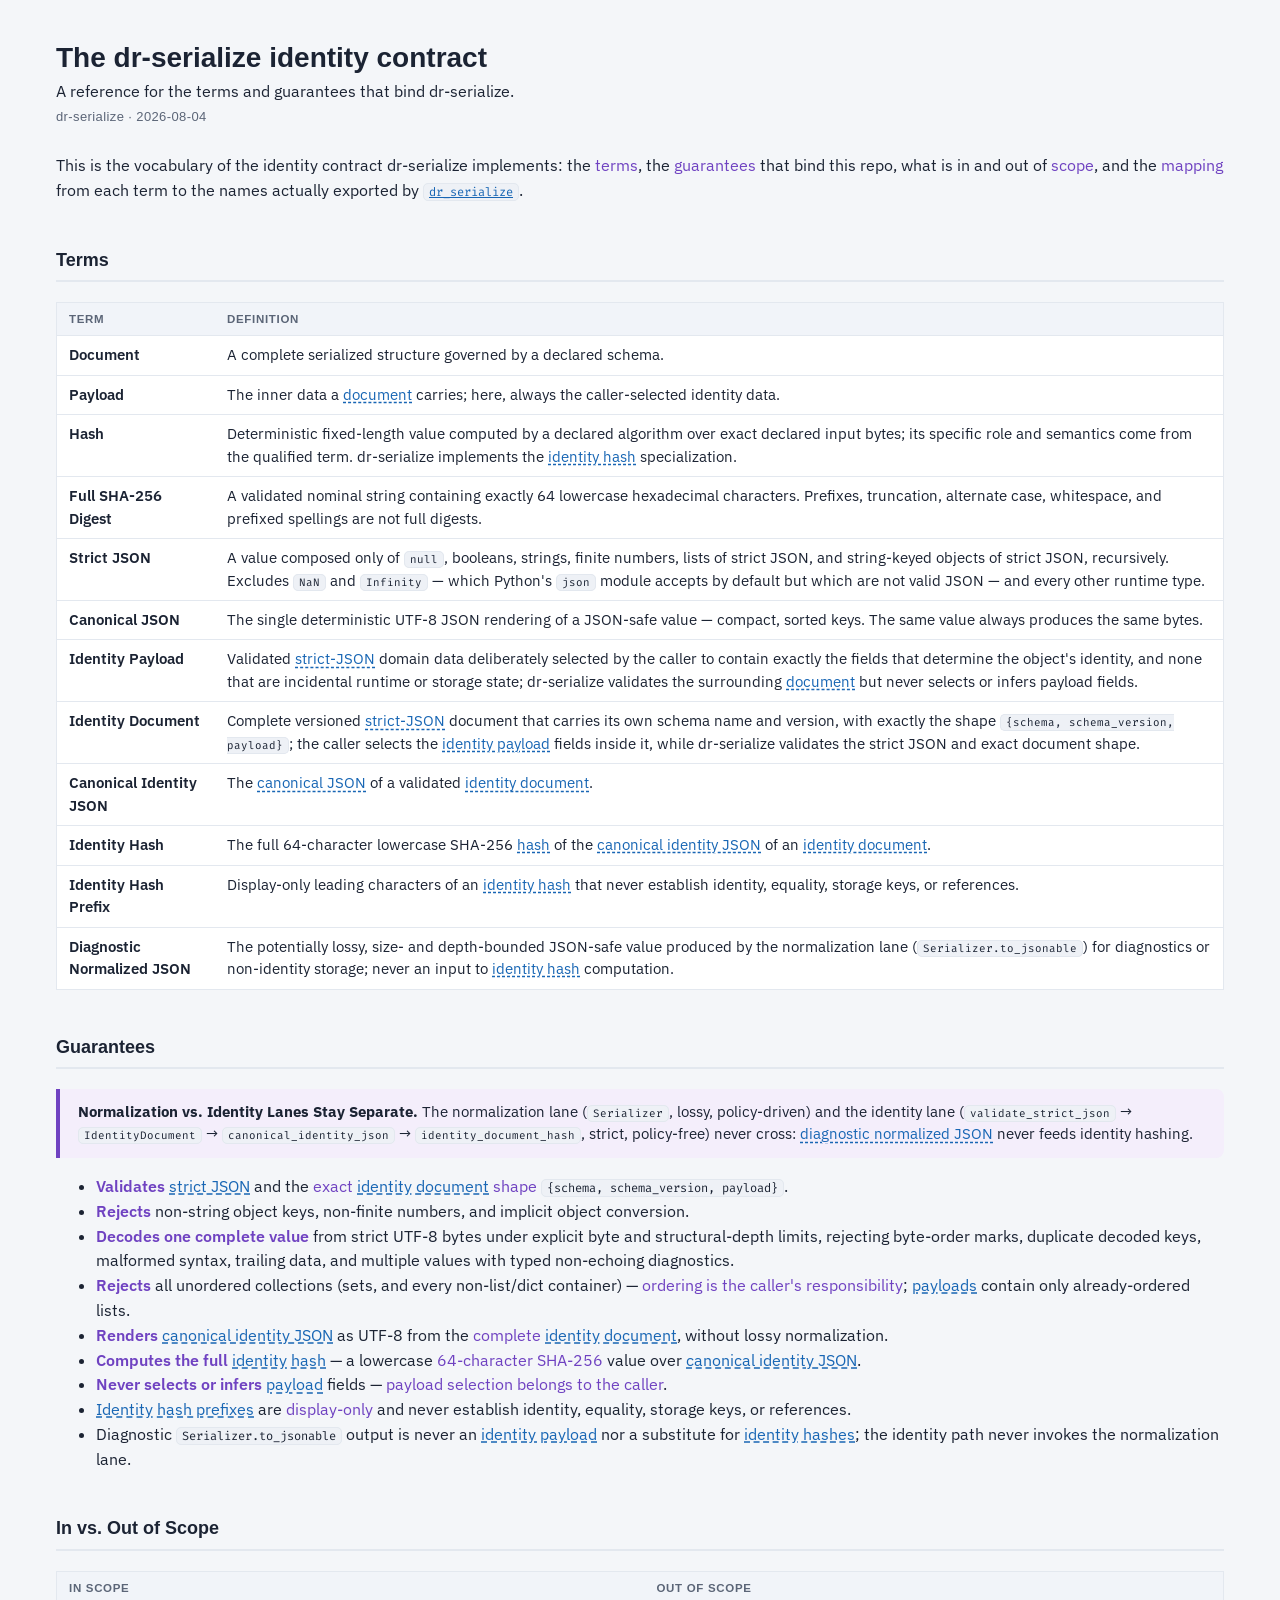
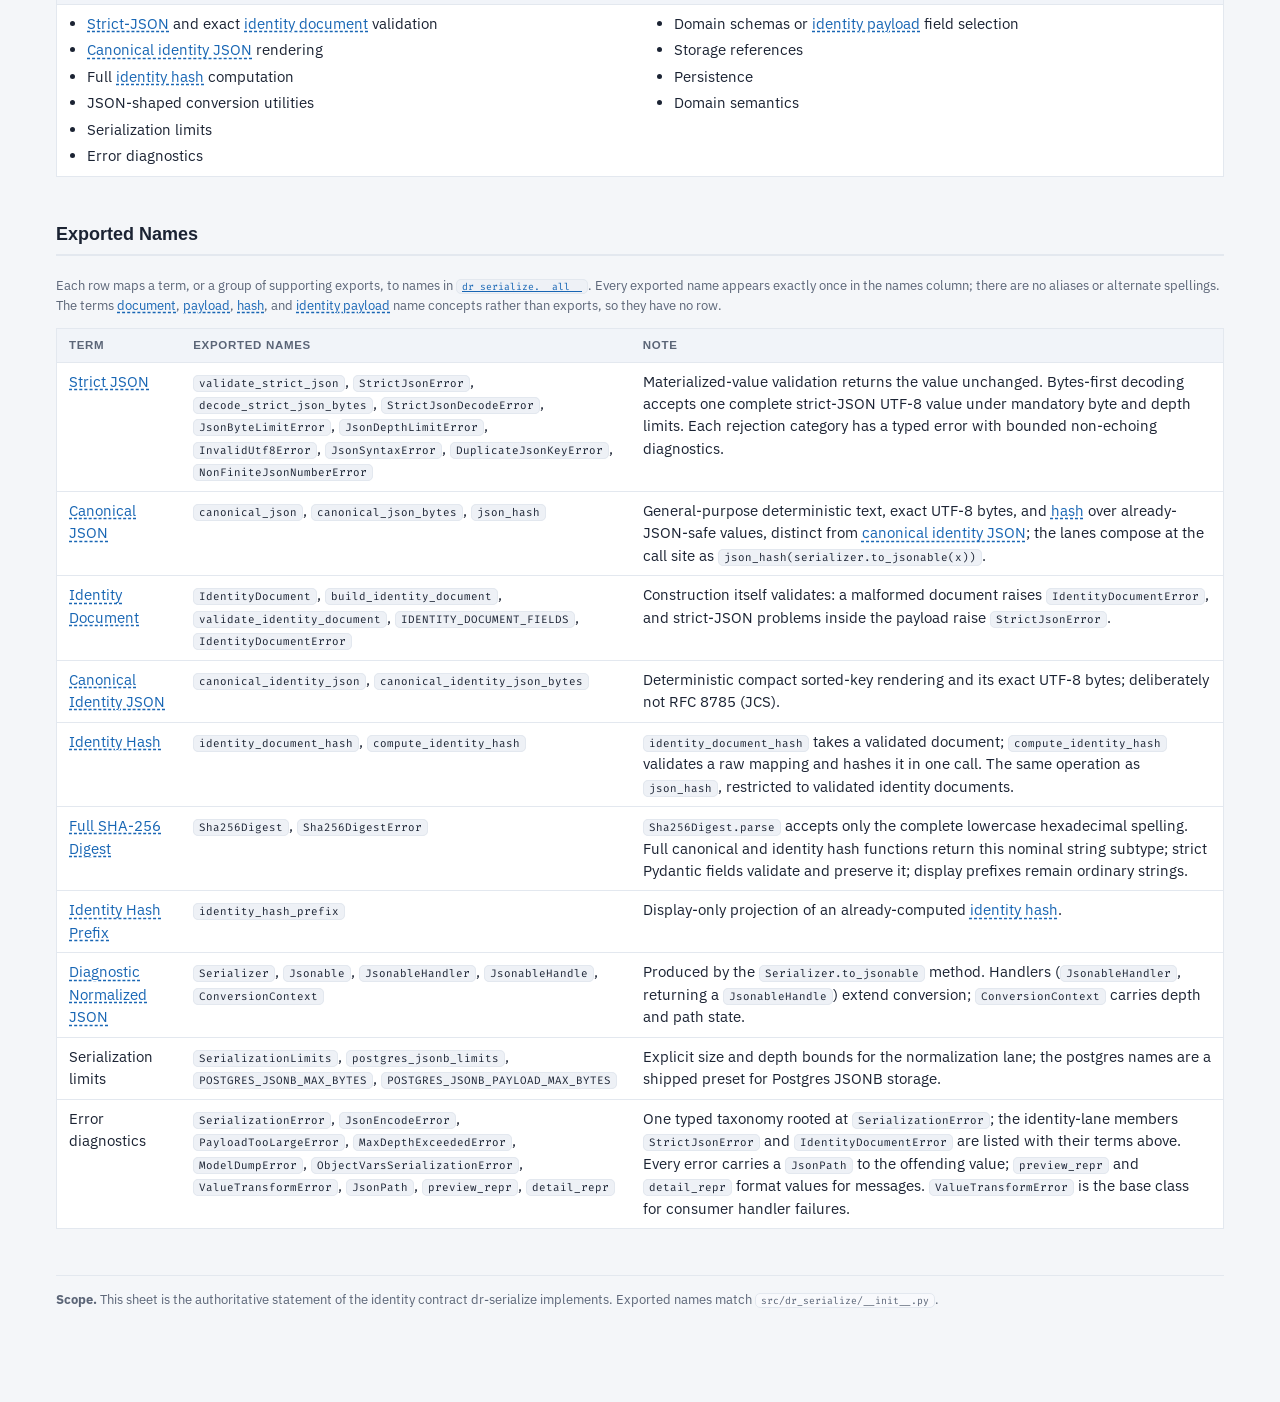
==== commit 395796d8: "Limit serialization capabilities to execution prerequisites" ====
--- a/.defs/vocab.html
+++ b/.defs/vocab.html
@@ -45,7 +45,6 @@
     <tr><td><dfn class="term-name" id="term-identity-hash">Identity Hash</dfn></td><td>The full 64-character lowercase SHA-256 <a class="term-ref" href="#term-hash">hash</a> of the <a class="term-ref" href="#term-canonical-identity-json">canonical identity JSON</a> of an <a class="term-ref" href="#term-identity-document">identity document</a>.</td></tr>
     <tr><td><dfn class="term-name" id="term-identity-hash-prefix">Identity Hash Prefix</dfn></td><td>Display-only leading characters of an <a class="term-ref" href="#term-identity-hash">identity hash</a> that never establish identity, equality, storage keys, or references.</td></tr>
     <tr><td><dfn class="term-name" id="term-diagnostic-normalized-json">Diagnostic Normalized JSON</dfn></td><td>The potentially lossy, size- and depth-bounded JSON-safe value produced by the normalization lane (<code>Serializer.to_jsonable</code>) for diagnostics or non-identity storage; never an input to <a class="term-ref" href="#term-identity-hash">identity hash</a> computation.</td></tr>
-    <tr><td><dfn class="term-name" id="term-conformance-corpus">Conformance Corpus</dfn></td><td>A small immutable package-data set that pins representative JSON input together with its canonical text, exact UTF-8 bytes, and full SHA-256 digest for the general canonical and identity lanes.</td></tr>
   </tbody>
 </table>
 </div>
@@ -141,11 +140,6 @@
       <td>Display-only projection of an already-computed <a class="term-ref" href="#term-identity-hash">identity hash</a>.</td>
     </tr>
     <tr>
-      <td><a class="term-ref" href="#term-conformance-corpus">Conformance Corpus</a></td>
-      <td><code>ConformanceLane</code>, <code>ConformanceVector</code>, <code>load_conformance_corpus</code></td>
-      <td>The public loader returns immutable vectors backed by bundled package data; consumers reproduce outputs through the public canonical and identity APIs.</td>
-    </tr>
-    <tr>
       <td><a class="term-ref" href="#term-diagnostic-normalized-json">Diagnostic Normalized JSON</a></td>
       <td><code>Serializer</code>, <code>Jsonable</code>, <code>JsonableHandler</code>, <code>JsonableHandle</code>, <code>ConversionContext</code></td>
       <td>Produced by the <code>Serializer.to_jsonable</code> method. Handlers (<code>JsonableHandler</code>, returning a <code>JsonableHandle</code>) extend conversion; <code>ConversionContext</code> carries depth and path state.</td>
